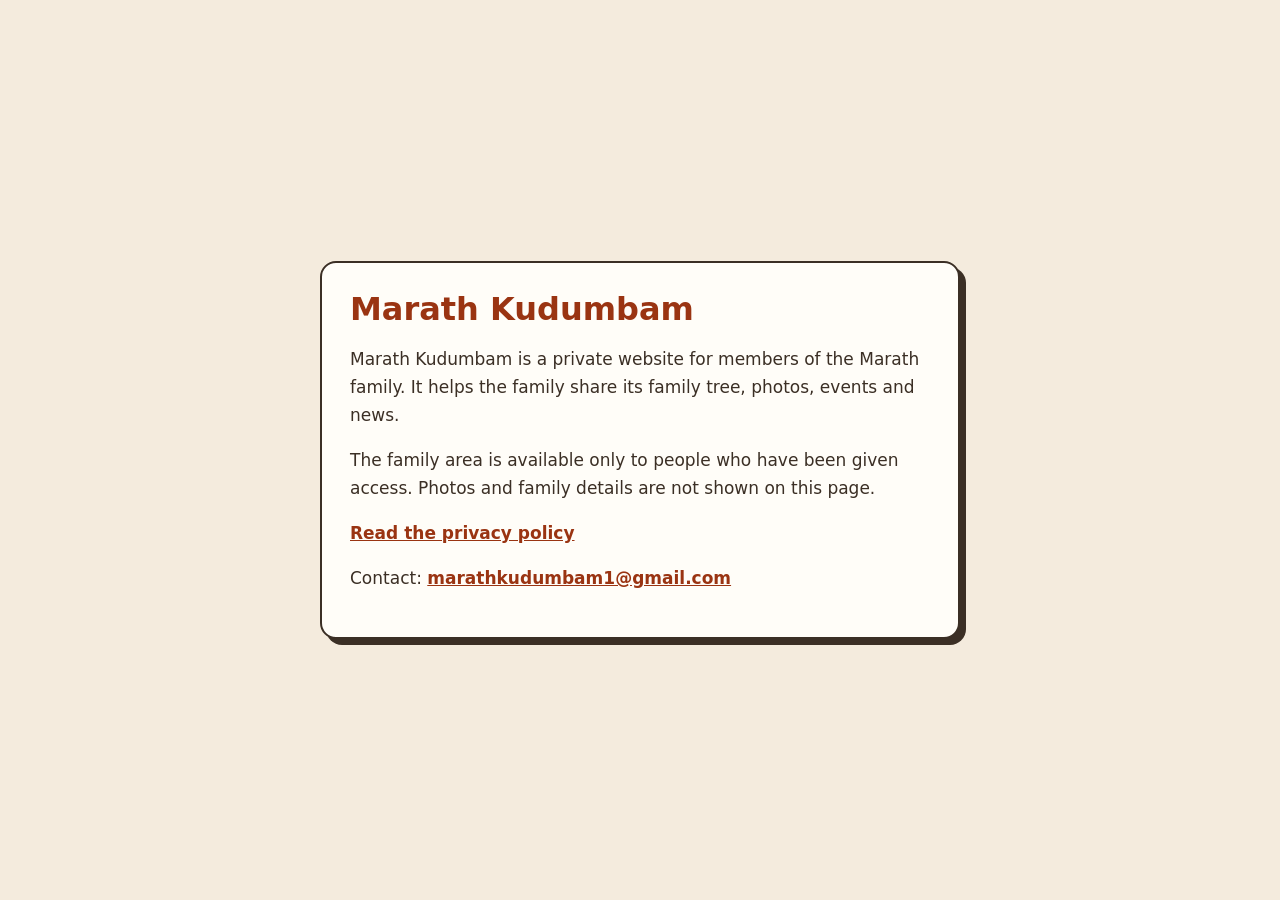
==== index.html @ d5d9c786 "Add Marath Kudumbam home and privacy pages" ====
<!DOCTYPE html>
<html lang="en">
<head>
<meta charset="UTF-8">
<meta name="viewport" content="width=device-width, initial-scale=1">
<title>Marath Kudumbam</title>
<meta name="description" content="Information about the private Marath Kudumbam family website.">
<style>
:root{--paper:#F4EBDD;--ink:#3B2F25;--rust:#9A3412;--card:#FFFDF8}
*{box-sizing:border-box}
body{margin:0;min-height:100vh;display:grid;place-items:center;padding:24px 16px;background:var(--paper);color:var(--ink);font:17px/1.65 system-ui,-apple-system,"Segoe UI",sans-serif}
main{width:min(640px,100%);background:var(--card);border:2px solid var(--ink);border-radius:16px;box-shadow:6px 6px 0 var(--ink);padding:28px}
h1{margin:0 0 8px;color:var(--rust);font-size:2rem;line-height:1.15}
a{color:var(--rust);font-weight:700}
</style>
</head>
<body>
<main>
  <h1>Marath Kudumbam</h1>
  <p>Marath Kudumbam is a private website for members of the Marath family. It helps the family share its family tree, photos, events and news.</p>
  <p>The family area is available only to people who have been given access. Photos and family details are not shown on this page.</p>
  <p><a href="privacy.html">Read the privacy policy</a></p>
  <p>Contact: <a href="mailto:marathkudumbam1@gmail.com">marathkudumbam1@gmail.com</a></p>
</main>
</body>
</html>
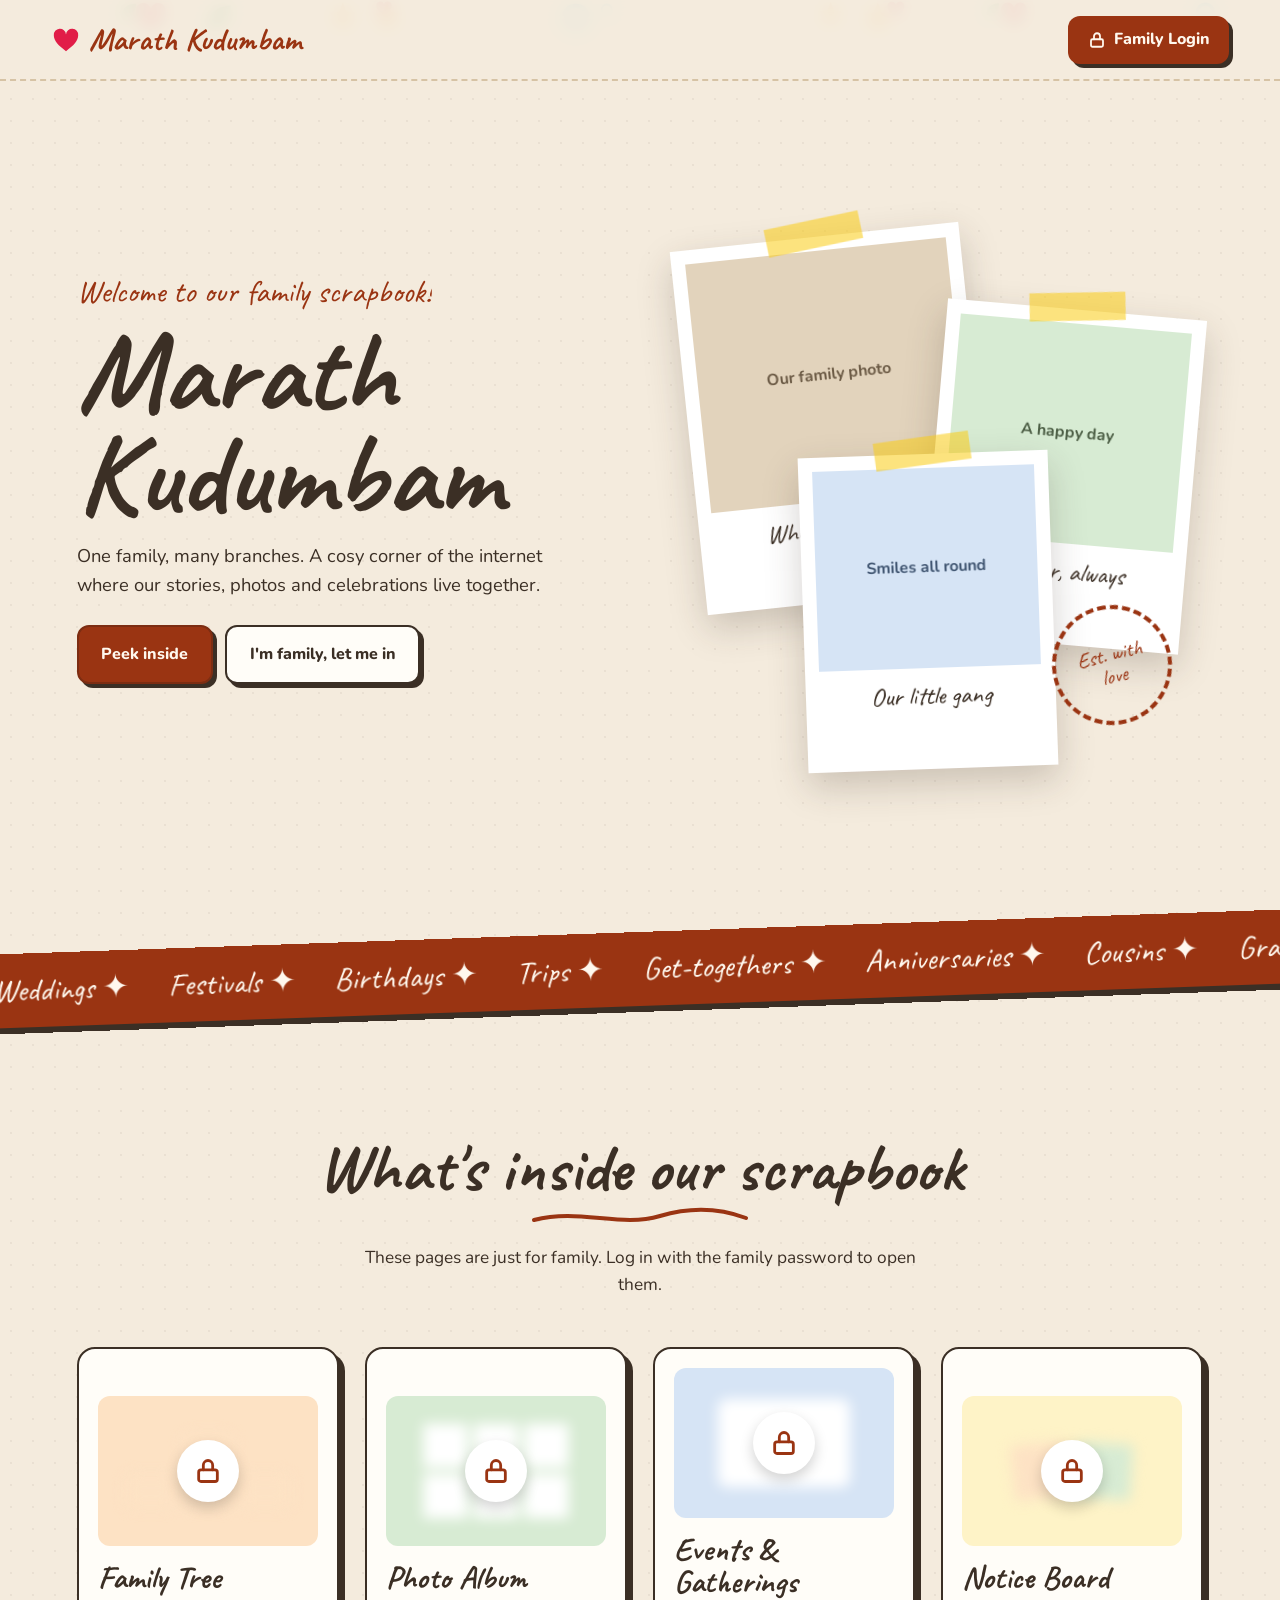
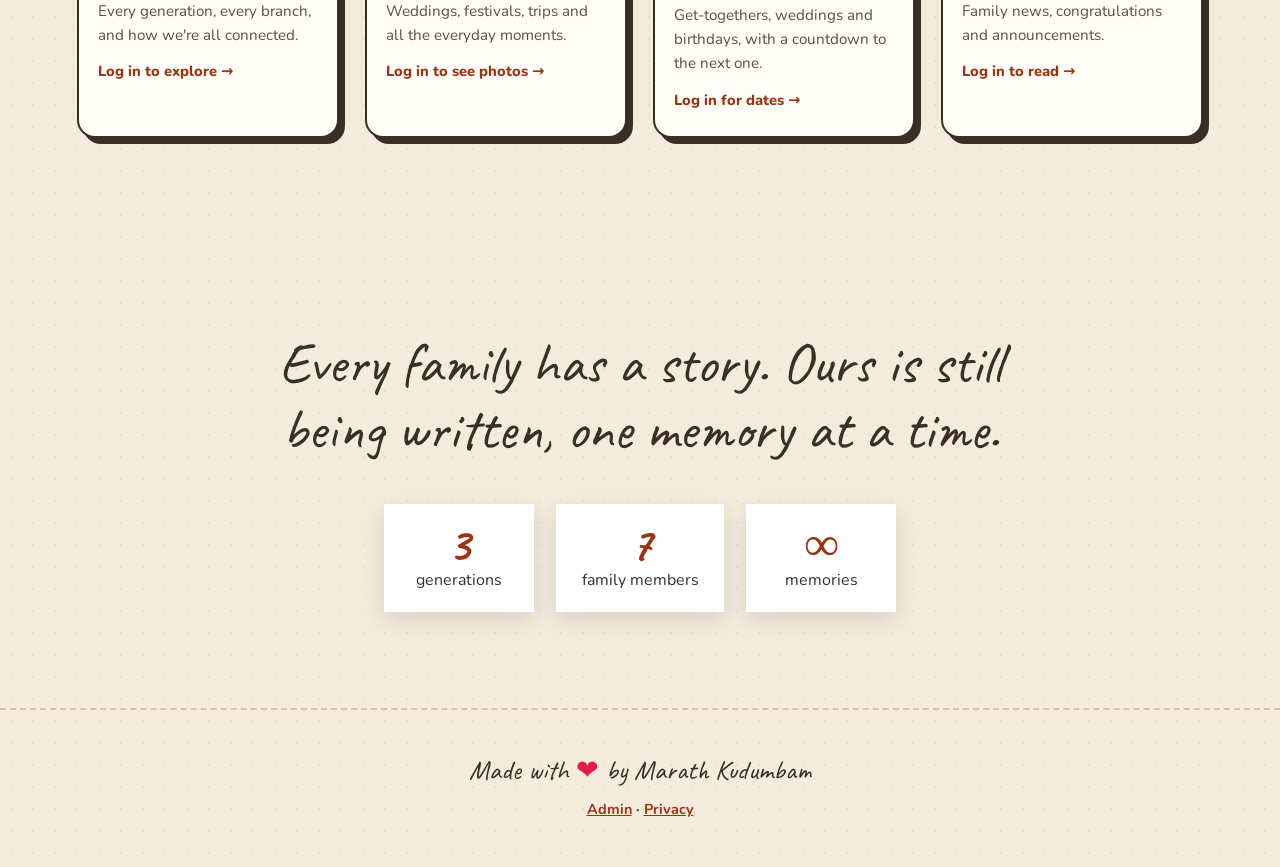
==== commit 5c6f2017: "Publish Marath Kudumbam website Co-Authored-By: Claude Opus 5.5 <noreply@anthropic.com>" ====
--- a/index.html
+++ b/index.html
@@ -1,26 +1 @@
-<!DOCTYPE html>
-<html lang="en">
-<head>
-<meta charset="UTF-8">
-<meta name="viewport" content="width=device-width, initial-scale=1">
-<title>Marath Kudumbam</title>
-<meta name="description" content="Information about the private Marath Kudumbam family website.">
-<style>
-:root{--paper:#F4EBDD;--ink:#3B2F25;--rust:#9A3412;--card:#FFFDF8}
-*{box-sizing:border-box}
-body{margin:0;min-height:100vh;display:grid;place-items:center;padding:24px 16px;background:var(--paper);color:var(--ink);font:17px/1.65 system-ui,-apple-system,"Segoe UI",sans-serif}
-main{width:min(640px,100%);background:var(--card);border:2px solid var(--ink);border-radius:16px;box-shadow:6px 6px 0 var(--ink);padding:28px}
-h1{margin:0 0 8px;color:var(--rust);font-size:2rem;line-height:1.15}
-a{color:var(--rust);font-weight:700}
-</style>
-</head>
-<body>
-<main>
-  <h1>Marath Kudumbam</h1>
-  <p>Marath Kudumbam is a private website for members of the Marath family. It helps the family share its family tree, photos, events and news.</p>
-  <p>The family area is available only to people who have been given access. Photos and family details are not shown on this page.</p>
-  <p><a href="privacy.html">Read the privacy policy</a></p>
-  <p>Contact: <a href="mailto:marathkudumbam1@gmail.com">marathkudumbam1@gmail.com</a></p>
-</main>
-</body>
-</html>
+<!DOCTYPE html><html lang="en"><head><meta charset="UTF-8"><meta name="viewport" content="width=device-width,initial-scale=1"><title>Marath Kudumbam</title><meta name="description" content="Welcome to the Marath Kudumbam family scrapbook."><link rel="preconnect" href="https://fonts.googleapis.com"><link rel="preconnect" href="https://fonts.gstatic.com" crossorigin><link href="https://fonts.googleapis.com/css2?family=Caveat:wght@500;700&family=Nunito:wght@400;600;700;800&display=swap" rel="stylesheet"><style>:root{--paper:#F4EBDD;--ink:#3B2F25;--rust:#9A3412;--rust2:#7C2D12;--peach:#FDE2C4;--sage:#D7EBD3;--sky:#D6E4F5;--butter:#FEF3C7;--tape:rgba(250,204,21,.55)}*{box-sizing:border-box;margin:0;padding:0}html{scroll-behavior:smooth}body{font-family:Nunito,system-ui,sans-serif;color:var(--ink);background:var(--paper);overflow-x:hidden;line-height:1.6;background-image:radial-gradient(rgba(59,47,37,.06) 1px,transparent 1.2px);background-size:22px 22px}.hand{font-family:Caveat,cursive}a{color:var(--rust)}nav{position:fixed;top:0;left:0;right:0;z-index:40;display:flex;align-items:center;justify-content:space-between;padding:14px 4vw;background:rgba(244,235,221,.85);backdrop-filter:blur(8px);border-bottom:2px dashed #d6c3a5;animation:navIn .8s .2s both cubic-bezier(.2,.9,.3,1.2)}@keyframes navIn{from{transform:translateY(-100%)}}.logo{font-family:Caveat,cursive;font-weight:700;font-size:2rem;color:var(--rust);text-decoration:none;display:flex;align-items:center;gap:.5rem}.logo svg{width:30px;height:30px}.login-btn{display:inline-flex;align-items:center;gap:.5rem;background:var(--rust);color:#fff8ee;border:0;font:inherit;font-weight:800;padding:.7rem 1.2rem;border-radius:12px;cursor:pointer;box-shadow:4px 4px 0 var(--ink);transition:transform .15s,box-shadow .15s}.login-btn:hover{transform:translate(-2px,-2px);box-shadow:6px 6px 0 var(--ink)}.login-btn:active{transform:translate(2px,2px);box-shadow:2px 2px 0 var(--ink)}.login-btn svg{width:18px;height:18px}.doodles{position:fixed;inset:0;pointer-events:none;z-index:0;overflow:hidden}.doodle{position:absolute;opacity:.35;animation:drift linear infinite}@keyframes drift{0%{transform:translateY(110vh) rotate(0)}100%{transform:translateY(-15vh) rotate(360deg)}}.hero{position:relative;z-index:1;min-height:100vh;min-height:100svh;display:grid;grid-template-columns:1.05fr 1fr;align-items:center;gap:3rem;padding:110px 6vw 60px;max-width:1300px;margin:0 auto}.kicker{font-family:Caveat,cursive;font-size:2rem;color:var(--rust);display:inline-block;clip-path:inset(0 100% 0 0);animation:write 1.4s .6s steps(28) forwards}@keyframes write{to{clip-path:inset(0 0 0 0)}}.title{font-family:Caveat,cursive;font-weight:700;font-size:clamp(3.4rem,9vw,7.6rem);line-height:.88;margin:.3rem 0 1rem}.title .ch{display:inline-block;opacity:0;transform:translateY(-120px) rotate(-25deg);animation:drop .9s cubic-bezier(.25,1.6,.45,1) forwards}@keyframes drop{to{opacity:1;transform:none}}.title .ch:hover{animation:jelly .6s;color:var(--rust)}@keyframes jelly{30%{transform:scale(1.25,.75)}50%{transform:scale(.8,1.2)}70%{transform:scale(1.1,.9)}}.lead{font-size:1.15rem;max-width:30rem;opacity:0;animation:fadeUp .8s 2s forwards}.cta{display:inline-flex;margin-top:1.6rem;gap:.8rem;flex-wrap:wrap;opacity:0;animation:fadeUp .8s 2.2s forwards}@keyframes fadeUp{from{opacity:0;transform:translateY(20px)}to{opacity:1;transform:none}}.btn{display:inline-block;text-decoration:none;font-weight:800;padding:.9rem 1.4rem;border-radius:12px;border:2px solid var(--ink);background:#fffdf8;color:var(--ink);box-shadow:4px 4px 0 var(--ink);transition:transform .15s,box-shadow .15s;cursor:pointer;font:inherit;font-weight:800}.btn:hover{transform:translate(-2px,-2px);box-shadow:6px 6px 0 var(--ink)}.btn.primary{background:var(--rust);color:#fff8ee;border-color:var(--rust2)}.stack{position:relative;height:520px;perspective:1200px}.polaroid{position:absolute;background:#fff;padding:14px 14px 52px;box-shadow:0 14px 34px rgba(59,47,37,.22);transition:transform .3s ease-out;will-change:transform}.polaroid .ph{display:grid;place-items:center;color:#6b5a45;font-weight:700;text-align:center;padding:1rem}.polaroid .cap{font-family:Caveat,cursive;font-size:1.6rem;text-align:center;margin-top:.5rem}.p1{left:2%;top:4%;width:290px}.p1 .ph{height:250px;background:#e2d3bc}.p2{right:2%;top:18%;width:260px}.p2 .ph{height:220px;background:var(--sage);color:#4b5d44}.p3{left:24%;top:46%;width:250px}.p3 .ph{height:200px;background:var(--sky);color:#3f5470}.fall{animation:fall 1.1s cubic-bezier(.3,1.5,.5,1) both}@keyframes fall{0%{opacity:0;transform:translate3d(var(--fx),-140vh,0) rotate(calc(var(--r) + 40deg))}100%{opacity:1;transform:translate3d(0,0,0) rotate(var(--r))}}.tape{position:absolute;width:96px;height:28px;background:var(--tape);top:-12px;left:50%;margin-left:-48px;transform:rotate(-6deg) scaleX(0);transform-origin:left;animation:tapeOn .4s forwards}@keyframes tapeOn{to{transform:rotate(-6deg) scaleX(1)}}.stamp{position:absolute;right:6%;bottom:2%;width:120px;height:120px;border:4px dashed var(--rust);border-radius:50%;display:grid;place-items:center;text-align:center;font-family:Caveat,cursive;font-size:1.35rem;line-height:1;color:var(--rust);transform:rotate(-14deg) scale(0);animation:stamp .5s 3s cubic-bezier(.2,2,.4,1) forwards}@keyframes stamp{to{transform:rotate(-14deg) scale(1)}}.ribbon{position:relative;z-index:1;background:var(--rust);color:#fff8ee;transform:rotate(-2deg);margin:2rem -2vw;padding:.7rem 0;overflow:hidden;box-shadow:0 6px 0 var(--ink)}.ribbon .track{display:flex;width:max-content;animation:marquee 26s linear infinite}.ribbon span{font-family:Caveat,cursive;font-size:2rem;padding:0 1.2rem;white-space:nowrap}@keyframes marquee{to{transform:translateX(-50%)}}section{position:relative;z-index:1;padding:6rem 6vw;max-width:1300px;margin:0 auto}.sec-title{font-family:Caveat,cursive;font-weight:700;font-size:clamp(2.8rem,6vw,4.2rem);text-align:center;line-height:1}.underline{display:block;margin:.3rem auto 0;width:220px;height:22px}.underline path{stroke-dasharray:300;stroke-dashoffset:300;transition:stroke-dashoffset 1.2s ease}.in .underline path,.underline.in path{stroke-dashoffset:0}.sub{text-align:center;max-width:36rem;margin:1rem auto 3rem;font-size:1.08rem}.cards{display:grid;grid-template-columns:repeat(4,minmax(0,1fr));gap:1.6rem;perspective:1000px}.card{position:relative;background:#fffdf8;border:2px solid var(--ink);border-radius:18px;padding:1.2rem 1.2rem 1.4rem;box-shadow:6px 6px 0 var(--ink);cursor:pointer;text-align:left;font:inherit;color:inherit;transform-style:preserve-3d;transition:transform .2s ease-out,box-shadow .2s}.card:hover{box-shadow:10px 10px 0 var(--rust)}.card .peek{height:150px;border-radius:12px;margin-bottom:1rem;position:relative;overflow:hidden;display:grid;place-items:center}.card .peek .blur{position:absolute;inset:0;filter:blur(6px);display:grid;place-items:center;transform:scale(1.1)}.card h3{font-family:Caveat,cursive;font-size:2rem;line-height:1}.card p{font-size:.95rem;opacity:.85;margin-top:.3rem}.lock{position:relative;z-index:2;width:62px;height:62px;border-radius:50%;background:#fff;display:grid;place-items:center;box-shadow:0 6px 14px rgba(0,0,0,.18);transform:translateZ(40px)}.lock svg{width:28px;height:28px;color:var(--rust)}.card:hover .lock{animation:wiggle .5s}@keyframes wiggle{20%{transform:translateZ(40px) rotate(-14deg)}40%{transform:translateZ(40px) rotate(12deg)}60%{transform:translateZ(40px) rotate(-8deg)}80%{transform:translateZ(40px) rotate(5deg)}}.card .go{display:inline-block;margin-top:.8rem;font-weight:800;color:var(--rust);font-size:.92rem}.mini-node{width:46px;height:30px;border-radius:8px;background:var(--peach);margin:3px}.quote{text-align:center}.quote blockquote{font-family:Caveat,cursive;font-size:clamp(2.2rem,5vw,3.6rem);line-height:1.15;max-width:52rem;margin:0 auto}.quote blockquote .word{display:inline-block;opacity:0;transform:translateY(30px) rotate(6deg);transition:opacity .5s,transform .6s cubic-bezier(.2,1.4,.4,1)}.quote.in blockquote .word{opacity:1;transform:none}.facts{display:flex;justify-content:center;gap:1.4rem;flex-wrap:wrap;margin-top:2.6rem}.fact{background:#fff;padding:1rem 1.6rem 1.2rem;box-shadow:0 8px 20px rgba(59,47,37,.14);transform:rotate(var(--r));text-align:center;min-width:150px}.fact b{display:block;font-family:Caveat,cursive;font-size:3rem;line-height:1;color:var(--rust)}.reveal{opacity:0;transform:translateY(50px) rotateX(18deg);transition:opacity .8s,transform .9s cubic-bezier(.2,1,.3,1)}.reveal.in{opacity:1;transform:none}footer{position:relative;z-index:1;text-align:center;padding:2.4rem 6vw 3rem;border-top:2px dashed #d6c3a5;font-family:Caveat,cursive;font-size:1.7rem}.heart{display:inline-block;color:#e11d48;animation:beat 1.2s infinite}@keyframes beat{0%,100%{transform:scale(1)}15%{transform:scale(1.3)}30%{transform:scale(1)}45%{transform:scale(1.2)}}.modal{position:fixed;inset:0;z-index:60;display:grid;place-items:center;padding:1.2rem;background:rgba(59,47,37,.55);backdrop-filter:blur(3px);opacity:0;pointer-events:none;transition:opacity .3s}.modal.open{opacity:1;pointer-events:auto}.login-card{position:relative;width:min(400px,100%);background:#fff;padding:1.6rem 1.6rem 1.4rem;box-shadow:0 30px 60px rgba(0,0,0,.3);transform:rotateY(90deg) rotate(-4deg);transition:transform .6s cubic-bezier(.2,1.4,.4,1)}.modal.open .login-card{transform:rotateY(0) rotate(-1.5deg)}.login-card .tape{animation:none;transform:rotate(-6deg)}.login-card h2{font-family:Caveat,cursive;font-size:2.6rem;line-height:1;text-align:center}.login-card p{text-align:center;font-size:.95rem;margin:.3rem 0 1.2rem;opacity:.85}.login-card label.f{display:block;font-weight:700;font-size:.9rem;margin-bottom:.3rem}.login-card input[type=password]{width:100%;font:inherit;font-size:1.05rem;padding:.8rem 1rem;border:2px solid var(--ink);border-radius:10px;background:#fffdf8;outline:0}.login-card input[type=password]:focus{border-color:var(--rust);box-shadow:0 0 0 4px rgba(154,52,18,.15)}.login-card .rem{display:flex;align-items:center;gap:.5rem;margin:.8rem 0 1rem;font-size:.92rem}.login-card .btn{width:100%;text-align:center}.err{color:#b91c1c;font-weight:700;min-height:1.5em;text-align:center;margin-top:.6rem;font-size:.92rem}.close{position:absolute;top:10px;right:10px;width:40px;height:40px;border:0;background:var(--paper);border-radius:10px;cursor:pointer;font-size:1.2rem}.shake{animation:shake .5s}@keyframes shake{20%,60%{transform:translateX(-12px) rotate(-1.5deg)}40%,80%{transform:translateX(12px) rotate(-1.5deg)}}.cover{position:fixed;inset:0;z-index:80;pointer-events:none;perspective:2000px;display:none}.cover.on{display:block}.cover .page{position:absolute;inset:0;background:var(--paper)}.cover .lid{position:absolute;inset:0;background:#8b5e3c;transform-origin:left center;display:grid;place-items:center;background-image:repeating-linear-gradient(45deg,rgba(0,0,0,.04) 0 6px,transparent 6px 12px);box-shadow:inset -20px 0 40px rgba(0,0,0,.25)}.cover .lid .label{background:#fff8ee;padding:1.4rem 2.6rem;border:3px solid var(--ink);transform:rotate(-2deg);text-align:center}.cover .lid .label b{display:block;font-family:Caveat,cursive;font-size:3.6rem;line-height:1}.cover.open .lid{animation:openLid 1.3s .5s cubic-bezier(.6,0,.3,1) forwards}@keyframes openLid{to{transform:rotateY(-115deg);box-shadow:inset -60px 0 60px rgba(0,0,0,.5)}}canvas#confetti{position:fixed;inset:0;z-index:90;pointer-events:none}.sparkle{position:fixed;pointer-events:none;z-index:70;width:14px;height:14px;animation:spark .8s forwards}@keyframes spark{to{opacity:0;transform:translateY(20px) scale(.2) rotate(180deg)}}.foot-links{font:700 .9rem Nunito,sans-serif;margin-top:.4rem}@media (max-width:900px){.hero{grid-template-columns:1fr;padding-top:100px;text-align:center}.lead{margin:0 auto}.cta{justify-content:center}.stack{height:440px;max-width:420px;margin:0 auto;width:100%}.p1{width:220px}.p1 .ph{height:180px}.p2{width:200px}.p2 .ph{height:160px}.p3{width:200px;left:18%}.p3 .ph{height:150px}.cards{grid-template-columns:repeat(2,minmax(0,1fr))}.logo{font-size:1.6rem}}@media (max-width:540px){body,html{overflow-x:clip}nav{gap:8px;padding:9px 12px}.logo{min-width:0;gap:.3rem;font-size:1.32rem;white-space:nowrap}.logo svg{width:22px;height:22px;flex:none}.login-btn{flex:none;gap:.3rem;padding:.55rem .65rem;font-size:.86rem;white-space:nowrap;box-shadow:3px 3px 0 var(--ink)}.ribbon{margin:1.4rem 0;transform:none}.hero{padding:88px 16px 34px;gap:1.6rem;overflow:hidden}.kicker{font-size:1.55rem}.lead{font-size:1.05rem}.cta{gap:.65rem}.stack{height:470px}.polaroid{padding:9px 9px 38px}.polaroid .cap{font-size:1.25rem}.p1{left:0;top:0;width:176px}.p1 .ph{height:132px}.p2{right:0;top:13%;width:166px}.p2 .ph{height:122px}.p3{left:12%;top:56%;width:166px}.p3 .ph{height:112px}.stamp{right:0;bottom:0}.ribbon span{font-size:1.55rem}section{padding:3.4rem 16px}.sub{margin-bottom:1.8rem}.card{box-shadow:4px 4px 0 var(--ink)}.fact{min-width:128px;padding:.8rem 1rem}.login-card{padding:1.35rem 1.1rem 1.1rem}.login-card input[type=password]{font-size:16px}.cards{grid-template-columns:1fr}.login-btn span{display:inline}.stamp{width:90px;height:90px;font-size:1rem}}@media (prefers-reduced-motion:reduce){*,::after,::before{animation:none!important;transition:none!important}.tape{transform:rotate(-6deg)!important}.stamp{transform:rotate(-14deg)!important}.cta,.lead,.title .ch{opacity:1;transform:none}.kicker{clip-path:none}.reveal{opacity:1;transform:none}.doodles{display:none}}</style></head><body><div class="doodles" id="doodles" aria-hidden="true"></div><nav><a href="#top" class="logo" aria-label="Marath Kudumbam home"><svg viewBox="0 0 32 32" aria-hidden="true"><path d="M16 28C8 22 3 17 3 11a6.5 6.5 0 0 1 13-1 6.5 6.5 0 0 1 13 1c0 6-5 11-13 17z" fill="#E11D48"/></svg> Marath Kudumbam </a><button class="login-btn" id="loginBtn" type="button"><svg viewBox="0 0 24 24" fill="none" stroke="currentColor" stroke-width="2.4" stroke-linecap="round" stroke-linejoin="round" aria-hidden="true"><rect x="4" y="11" width="16" height="10" rx="2"/><path d="M8 11V7a4 4 0 0 1 8 0v4"/></svg> <span id="loginLabel">Family Login</span></button></nav><header class="hero" id="top"><div><div class="kicker">Welcome to our family scrapbook!</div><h1 class="title" id="title" aria-label="Marath Kudumbam">Marath<br>Kudumbam</h1><p class="lead">One family, many branches. A cosy corner of the internet where our stories, photos and celebrations live together.</p><div class="cta"><a class="btn primary" href="#inside">Peek inside</a> <button class="btn" type="button" id="heroLogin">I'm family, let me in</button></div></div><div class="stack" id="stack" aria-hidden="true"><div class="polaroid p1 fall" style="--r:-6deg;--fx:-30vw;animation-delay:.9s" data-depth="18"><div class="tape" style="animation-delay:2s"></div><div class="ph">Our family photo</div><div class="cap">Where it all began</div></div><div class="polaroid p2 fall" style="--r:5deg;--fx:30vw;animation-delay:1.2s" data-depth="30"><div class="tape" style="animation-delay:2.2s"></div><div class="ph">A happy day</div><div class="cap">Together, always</div></div><div class="polaroid p3 fall" style="--r:-2deg;--fx:0vw;animation-delay:1.5s" data-depth="44"><div class="tape" style="animation-delay:2.4s"></div><div class="ph">Smiles all round</div><div class="cap">Our little gang</div></div><div class="stamp">Est. with<br>love</div></div></header><div class="ribbon" aria-hidden="true"><div class="track" id="track"></div></div><section id="inside"><h2 class="sec-title reveal">What's inside our scrapbook</h2><svg class="underline reveal" viewBox="0 0 220 22" aria-hidden="true"><path d="M4 14 C 50 2, 90 22, 130 10 S 200 6, 216 12" fill="none" stroke="#9A3412" stroke-width="4" stroke-linecap="round"/></svg><p class="sub reveal">These pages are just for family. Log in with the family password to open them.</p><div class="cards"><button class="card reveal" type="button" data-open><div class="peek" style="background:var(--peach)"><div class="blur"><div style="display:flex;flex-direction:column;align-items:center"><div class="mini-node"></div><div style="display:flex"><div class="mini-node"></div><div class="mini-node"></div><div class="mini-node"></div></div></div></div><div class="lock"><svg viewBox="0 0 24 24" fill="none" stroke="currentColor" stroke-width="2.4" stroke-linecap="round" aria-hidden="true"><rect x="4" y="11" width="16" height="10" rx="2"/><path d="M8 11V7a4 4 0 0 1 8 0v4"/></svg></div></div><h3>Family Tree</h3><p>Every generation, every branch, and how we're all connected.</p><span class="go">Log in to explore →</span></button> <button class="card reveal" type="button" data-open style="transition-delay:.1s"><div class="peek" style="background:var(--sage)"><div class="blur"><div style="display:grid;grid-template-columns:repeat(3,40px);gap:6px"><i style="height:40px;background:#fff"></i><i style="height:40px;background:#fff"></i><i style="height:40px;background:#fff"></i><i style="height:40px;background:#fff"></i><i style="height:40px;background:#fff"></i><i style="height:40px;background:#fff"></i></div></div><div class="lock"><svg viewBox="0 0 24 24" fill="none" stroke="currentColor" stroke-width="2.4" stroke-linecap="round" aria-hidden="true"><rect x="4" y="11" width="16" height="10" rx="2"/><path d="M8 11V7a4 4 0 0 1 8 0v4"/></svg></div></div><h3>Photo Album</h3><p>Weddings, festivals, trips and all the everyday moments.</p><span class="go">Log in to see photos →</span></button> <button class="card reveal" type="button" data-open style="transition-delay:.2s"><div class="peek" style="background:var(--sky)"><div class="blur"><div style="background:#fff;width:120px;height:80px;border-radius:8px"></div></div><div class="lock"><svg viewBox="0 0 24 24" fill="none" stroke="currentColor" stroke-width="2.4" stroke-linecap="round" aria-hidden="true"><rect x="4" y="11" width="16" height="10" rx="2"/><path d="M8 11V7a4 4 0 0 1 8 0v4"/></svg></div></div><h3>Events &amp; Gatherings</h3><p>Get-togethers, weddings and birthdays, with a countdown to the next one.</p><span class="go">Log in for dates →</span></button> <button class="card reveal" type="button" data-open style="transition-delay:.3s"><div class="peek" style="background:var(--butter)"><div class="blur"><div style="display:flex;gap:8px"><i style="width:50px;height:50px;background:#fde2c4;transform:rotate(-6deg)"></i><i style="width:50px;height:50px;background:#d7ebd3;transform:rotate(4deg)"></i></div></div><div class="lock"><svg viewBox="0 0 24 24" fill="none" stroke="currentColor" stroke-width="2.4" stroke-linecap="round" aria-hidden="true"><rect x="4" y="11" width="16" height="10" rx="2"/><path d="M8 11V7a4 4 0 0 1 8 0v4"/></svg></div></div><h3>Notice Board</h3><p>Family news, congratulations and announcements.</p><span class="go">Log in to read →</span></button></div></section><section class="quote" id="quote"><blockquote id="quoteText">Every family has a story. Ours is still being written, one memory at a time.</blockquote><div class="facts"><div class="fact reveal" style="--r:-3deg"><b data-count="3">0</b>generations</div><div class="fact reveal" style="--r:2deg"><b data-count="14">0</b>family members</div><div class="fact reveal" style="--r:-1deg"><b>∞</b>memories</div></div></section><footer>Made with <span class="heart">&#10084;</span> by Marath Kudumbam<div class="foot-links"><a href="admin.html">Admin</a> · <a href="privacy.html">Privacy</a></div></footer><div class="modal" id="modal" role="dialog" aria-modal="true" aria-labelledby="lgTitle"><form class="login-card" id="form"><div class="tape"></div><button class="close" type="button" id="closeBtn" aria-label="Close">✕</button><h2 id="lgTitle">Family Login</h2><p>Enter the family password to open the scrapbook.</p><label class="f" for="pw">Family password</label> <input type="password" id="pw" autocomplete="current-password" required> <label class="rem"><input type="checkbox" id="rem" checked="checked"> Remember me on this device for 30 days</label> <button class="btn primary" id="go" type="submit">Open the scrapbook</button><div class="err" id="err" role="alert"></div></form></div><div class="cover" id="cover" aria-hidden="true"><div class="page"></div><div class="lid"><div class="label"><b>Marath Kudumbam</b>Family Scrapbook</div></div></div><canvas id="confetti" aria-hidden="true"></canvas><script src="site.js"></script><script>const REDUCED=matchMedia("(prefers-reduced-motion: reduce)").matches,FINE=matchMedia("(pointer: fine)").matches;!function(){const e=document.getElementById("title"),t=e.innerHTML.split("<br>");let n=0;e.innerHTML=t.map(e=>'<span style="white-space:nowrap">'+[...e].map(e=>`<span class="ch" aria-hidden="true" style="animation-delay:${.15+.07*n++}s">${e}</span>`).join("")+"</span>").join("<br>")}(),function(){if(REDUCED)return;const e=document.getElementById("doodles"),t=['<path d="M12 21C6 16.5 2 13 2 8.5A4.5 4.5 0 0 1 12 6a4.5 4.5 0 0 1 10 2.5C22 13 18 16.5 12 21z" fill="#E11D48"/>','<path d="M12 2l2.9 6.9L22 10l-5.5 4.6L18 22l-6-3.8L6 22l1.5-7.4L2 10l7.1-1.1z" fill="#F59E0B"/>','<circle cx="12" cy="12" r="8" fill="none" stroke="#0EA5E9" stroke-width="3"/>','<path d="M4 20C4 10 10 4 20 4c0 10-6 16-16 16z" fill="#16A34A"/>'];for(let n=0;n<14;n++){const o=document.createElement("div");o.className="doodle";const a=14+22*Math.random();o.style.cssText=`left:${100*Math.random()}vw;width:${a}px;height:${a}px;animation-duration:${18+22*Math.random()}s;animation-delay:${30*-Math.random()}s`,o.innerHTML=`<svg viewBox="0 0 24 24" width="100%" height="100%">${t[n%t.length]}</svg>`,e.appendChild(o)}}(),function(){const e=["Weddings","Festivals","Birthdays","Trips","Get-togethers","Anniversaries","Cousins","Grandparents","Stories","Laughter"].map(e=>`<span>${e} ✦</span>`).join("");document.getElementById("track").innerHTML=e+e}(),function(){if(REDUCED||!FINE)return;const e=[...document.getElementById("stack").querySelectorAll(".polaroid")];setTimeout(()=>e.forEach(e=>{e.classList.remove("fall"),e.style.transform=`rotate(${e.style.getPropertyValue("--r")})`}),3200),addEventListener("mousemove",t=>{if(e[0].classList.contains("fall"))return;const n=t.clientX/innerWidth-.5,o=t.clientY/innerHeight-.5;e.forEach(e=>{const t=+e.dataset.depth;e.style.transform=`translate(${n*t}px,${o*t}px) rotate(${e.style.getPropertyValue("--r")})`})})}(),function(){if(REDUCED||!FINE)return;let e=0;const t=["#F59E0B","#E11D48","#0EA5E9","#16A34A","#9A3412"];addEventListener("mousemove",n=>{const o=performance.now();if(o-e<45)return;e=o;const a=document.createElement("div");a.className="sparkle",a.style.left=n.clientX-7+"px",a.style.top=n.clientY-7+"px",a.innerHTML=`<svg viewBox="0 0 24 24" width="14" height="14"><path d="M12 0l3 9 9 3-9 3-3 9-3-9-9-3 9-3z" fill="${t[5*Math.random()|0]}"/></svg>`,document.body.appendChild(a),setTimeout(()=>a.remove(),800)})}(),!REDUCED&&FINE&&document.querySelectorAll(".card").forEach(e=>{e.addEventListener("mousemove",t=>{const n=e.getBoundingClientRect(),o=(t.clientX-n.left)/n.width-.5,a=(t.clientY-n.top)/n.height-.5;e.style.transform=`rotateY(${16*o}deg) rotateX(${16*-a}deg) translateY(-6px)`}),e.addEventListener("mouseleave",()=>e.style.transform="")}),function(){const e=document.getElementById("quoteText");e.innerHTML=e.textContent.split(" ").map((e,t)=>`<span class="word" style="transition-delay:${.07*t}s">${e}</span>`).join(" ");const t=new IntersectionObserver(e=>e.forEach(e=>{if(!e.isIntersecting)return;const o=e.target;o.classList.add("in"),t.unobserve(o),o.querySelectorAll&&o.querySelectorAll("[data-count]").forEach(n),o.dataset&&o.dataset.count&&n(o.querySelector("b")||o)}),{threshold:.2});function n(e){if(!e||!e.dataset||!e.dataset.count||e.dataset.done)return;e.dataset.done=1;const t=+e.dataset.count;let n=0;const o=setInterval(()=>{e.textContent=++n,n>=t&&clearInterval(o)},70)}document.querySelectorAll(".reveal,#quote").forEach(e=>t.observe(e))}();const modal=document.getElementById("modal"),form=document.getElementById("form"),err=document.getElementById("err"),go=document.getElementById("go"),pwI=document.getElementById("pw"),goFamily=()=>location.assign("/family.html");function openLogin(){MK.familyToken()?goFamily():(modal.classList.add("open"),setTimeout(()=>pwI.focus(),350))}function closeLogin(){modal.classList.remove("open"),err.textContent=""}function enter(){if(closeLogin(),REDUCED)return void goFamily();confetti();const e=document.getElementById("cover");e.classList.add("on"),requestAnimationFrame(()=>e.classList.add("open")),setTimeout(goFamily,1900)}function confetti(){const e=document.getElementById("confetti"),t=e.getContext("2d");e.width=innerWidth,e.height=innerHeight;const n=["#9A3412","#F59E0B","#E11D48","#16A34A","#0EA5E9","#FDE2C4","#FACC15"],o=Array.from({length:180},()=>({x:innerWidth/2,y:innerHeight/2,vx:22*(Math.random()-.5),vy:-20*Math.random()-6,s:6+8*Math.random(),r:6*Math.random(),vr:.4*(Math.random()-.5),c:n[Math.random()*n.length|0],sh:Math.random()<.3}));let a=0;!function n(){t.clearRect(0,0,e.width,e.height),o.forEach(e=>{e.vy+=.55,e.vx*=.985,e.x+=e.vx,e.y+=e.vy,e.r+=e.vr,t.save(),t.translate(e.x,e.y),t.rotate(e.r),t.fillStyle=e.c,e.sh?(t.beginPath(),t.arc(0,0,e.s/2,0,7),t.fill()):t.fillRect(-e.s/2,-e.s/4,e.s,e.s/2),t.restore()}),++a<150?requestAnimationFrame(n):t.clearRect(0,0,e.width,e.height)}()}document.getElementById("loginBtn").onclick=openLogin,document.getElementById("heroLogin").onclick=openLogin,document.querySelectorAll("[data-open]").forEach(e=>e.onclick=openLogin),document.getElementById("closeBtn").onclick=closeLogin,modal.addEventListener("click",e=>{e.target===modal&&closeLogin()}),addEventListener("keydown",e=>{"Escape"===e.key&&modal.classList.contains("open")&&closeLogin()}),MK.familyToken()&&(document.getElementById("loginLabel").textContent="Open family area"),form.addEventListener("submit",async e=>{e.preventDefault();const t=document.getElementById("rem").checked;go.disabled=!0,go.textContent="Opening…",err.textContent="";try{const e=await MK.family("login",{password:pwI.value,remember:t});MK.saveFamily(e.token,e.expires,t),pwI.value="",enter()}catch(e){go.disabled=!1,go.textContent="Open the scrapbook",err.textContent=e.message,form.classList.remove("shake"),form.offsetWidth,form.classList.add("shake")}}),(async()=>{try{const e=await fetch(MK.URL+"/rest/v1/site_text?select=key,value",{headers:{apikey:MK.KEY}});if(!e.ok)return;const t=Object.fromEntries((await e.json()).map(e=>[e.key,e.value]));if(t.kicker&&(document.querySelector(".kicker").textContent=t.kicker),t.lead&&(document.querySelector(".lead").textContent=t.lead),t.quote){document.getElementById("quoteText").innerHTML=t.quote.split(/\s+/).map((e,t)=>'<span class="word" style="transition-delay:'+.07*t+'s">'+MK.esc(e)+"</span>").join(" ")}[["generations",0],["members",1]].forEach(([e,n])=>{const o=document.querySelectorAll("[data-count]")[n];o&&void 0!==t[e]&&(o.dataset.count=t[e],o.dataset.done&&(o.textContent=t[e]))})}catch(e){}})()</script></body></html>
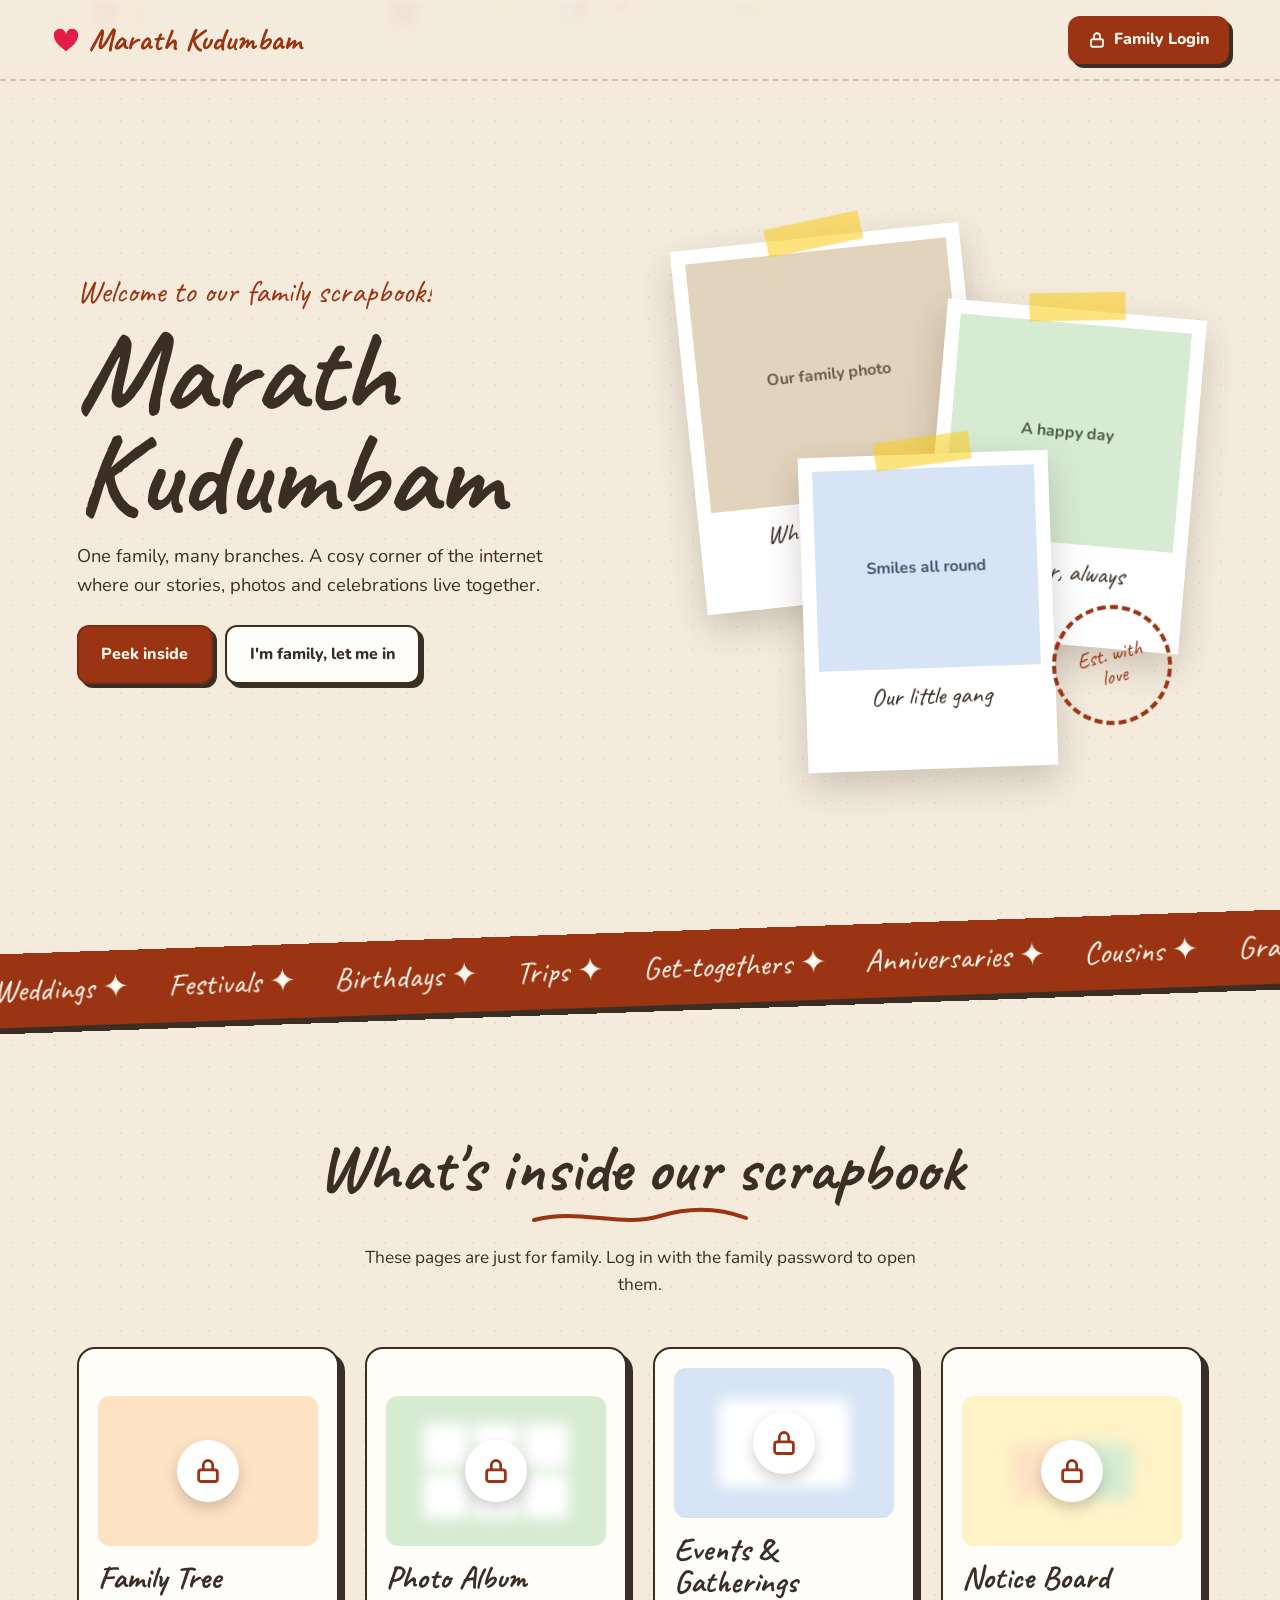
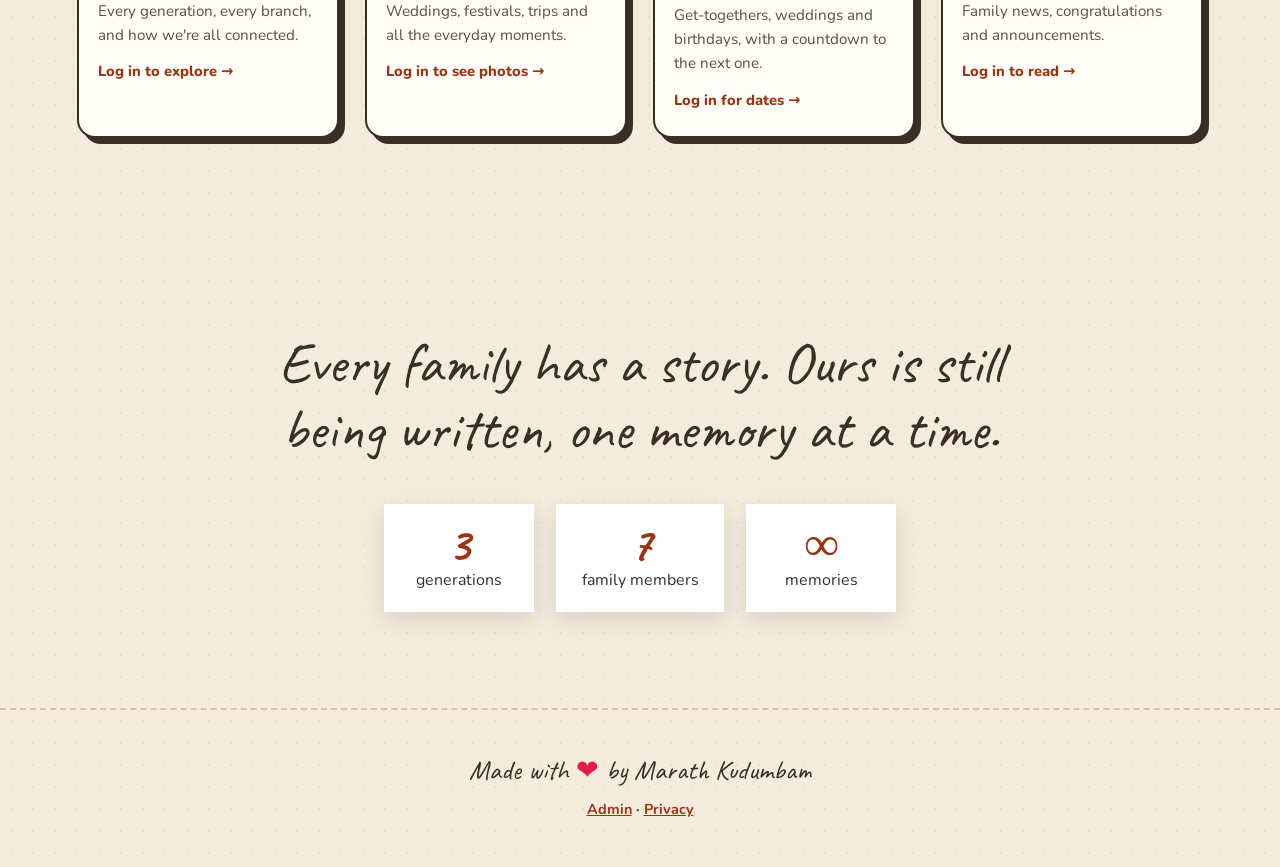
==== commit 62d40f61: "Publish Marath Kudumbam website Co-Authored-By: Claude Opus 5.5 <noreply@anthropic.com>" ====
--- a/index.html
+++ b/index.html
@@ -1 +1 @@
-<!DOCTYPE html><html lang="en"><head><meta charset="UTF-8"><meta name="viewport" content="width=device-width,initial-scale=1"><title>Marath Kudumbam</title><meta name="description" content="Welcome to the Marath Kudumbam family scrapbook."><link rel="preconnect" href="https://fonts.googleapis.com"><link rel="preconnect" href="https://fonts.gstatic.com" crossorigin><link href="https://fonts.googleapis.com/css2?family=Caveat:wght@500;700&family=Nunito:wght@400;600;700;800&display=swap" rel="stylesheet"><style>:root{--paper:#F4EBDD;--ink:#3B2F25;--rust:#9A3412;--rust2:#7C2D12;--peach:#FDE2C4;--sage:#D7EBD3;--sky:#D6E4F5;--butter:#FEF3C7;--tape:rgba(250,204,21,.55)}*{box-sizing:border-box;margin:0;padding:0}html{scroll-behavior:smooth}body{font-family:Nunito,system-ui,sans-serif;color:var(--ink);background:var(--paper);overflow-x:hidden;line-height:1.6;background-image:radial-gradient(rgba(59,47,37,.06) 1px,transparent 1.2px);background-size:22px 22px}.hand{font-family:Caveat,cursive}a{color:var(--rust)}nav{position:fixed;top:0;left:0;right:0;z-index:40;display:flex;align-items:center;justify-content:space-between;padding:14px 4vw;background:rgba(244,235,221,.85);backdrop-filter:blur(8px);border-bottom:2px dashed #d6c3a5;animation:navIn .8s .2s both cubic-bezier(.2,.9,.3,1.2)}@keyframes navIn{from{transform:translateY(-100%)}}.logo{font-family:Caveat,cursive;font-weight:700;font-size:2rem;color:var(--rust);text-decoration:none;display:flex;align-items:center;gap:.5rem}.logo svg{width:30px;height:30px}.login-btn{display:inline-flex;align-items:center;gap:.5rem;background:var(--rust);color:#fff8ee;border:0;font:inherit;font-weight:800;padding:.7rem 1.2rem;border-radius:12px;cursor:pointer;box-shadow:4px 4px 0 var(--ink);transition:transform .15s,box-shadow .15s}.login-btn:hover{transform:translate(-2px,-2px);box-shadow:6px 6px 0 var(--ink)}.login-btn:active{transform:translate(2px,2px);box-shadow:2px 2px 0 var(--ink)}.login-btn svg{width:18px;height:18px}.doodles{position:fixed;inset:0;pointer-events:none;z-index:0;overflow:hidden}.doodle{position:absolute;opacity:.35;animation:drift linear infinite}@keyframes drift{0%{transform:translateY(110vh) rotate(0)}100%{transform:translateY(-15vh) rotate(360deg)}}.hero{position:relative;z-index:1;min-height:100vh;min-height:100svh;display:grid;grid-template-columns:1.05fr 1fr;align-items:center;gap:3rem;padding:110px 6vw 60px;max-width:1300px;margin:0 auto}.kicker{font-family:Caveat,cursive;font-size:2rem;color:var(--rust);display:inline-block;clip-path:inset(0 100% 0 0);animation:write 1.4s .6s steps(28) forwards}@keyframes write{to{clip-path:inset(0 0 0 0)}}.title{font-family:Caveat,cursive;font-weight:700;font-size:clamp(3.4rem,9vw,7.6rem);line-height:.88;margin:.3rem 0 1rem}.title .ch{display:inline-block;opacity:0;transform:translateY(-120px) rotate(-25deg);animation:drop .9s cubic-bezier(.25,1.6,.45,1) forwards}@keyframes drop{to{opacity:1;transform:none}}.title .ch:hover{animation:jelly .6s;color:var(--rust)}@keyframes jelly{30%{transform:scale(1.25,.75)}50%{transform:scale(.8,1.2)}70%{transform:scale(1.1,.9)}}.lead{font-size:1.15rem;max-width:30rem;opacity:0;animation:fadeUp .8s 2s forwards}.cta{display:inline-flex;margin-top:1.6rem;gap:.8rem;flex-wrap:wrap;opacity:0;animation:fadeUp .8s 2.2s forwards}@keyframes fadeUp{from{opacity:0;transform:translateY(20px)}to{opacity:1;transform:none}}.btn{display:inline-block;text-decoration:none;font-weight:800;padding:.9rem 1.4rem;border-radius:12px;border:2px solid var(--ink);background:#fffdf8;color:var(--ink);box-shadow:4px 4px 0 var(--ink);transition:transform .15s,box-shadow .15s;cursor:pointer;font:inherit;font-weight:800}.btn:hover{transform:translate(-2px,-2px);box-shadow:6px 6px 0 var(--ink)}.btn.primary{background:var(--rust);color:#fff8ee;border-color:var(--rust2)}.stack{position:relative;height:520px;perspective:1200px}.polaroid{position:absolute;background:#fff;padding:14px 14px 52px;box-shadow:0 14px 34px rgba(59,47,37,.22);transition:transform .3s ease-out;will-change:transform}.polaroid .ph{display:grid;place-items:center;color:#6b5a45;font-weight:700;text-align:center;padding:1rem}.polaroid .cap{font-family:Caveat,cursive;font-size:1.6rem;text-align:center;margin-top:.5rem}.p1{left:2%;top:4%;width:290px}.p1 .ph{height:250px;background:#e2d3bc}.p2{right:2%;top:18%;width:260px}.p2 .ph{height:220px;background:var(--sage);color:#4b5d44}.p3{left:24%;top:46%;width:250px}.p3 .ph{height:200px;background:var(--sky);color:#3f5470}.fall{animation:fall 1.1s cubic-bezier(.3,1.5,.5,1) both}@keyframes fall{0%{opacity:0;transform:translate3d(var(--fx),-140vh,0) rotate(calc(var(--r) + 40deg))}100%{opacity:1;transform:translate3d(0,0,0) rotate(var(--r))}}.tape{position:absolute;width:96px;height:28px;background:var(--tape);top:-12px;left:50%;margin-left:-48px;transform:rotate(-6deg) scaleX(0);transform-origin:left;animation:tapeOn .4s forwards}@keyframes tapeOn{to{transform:rotate(-6deg) scaleX(1)}}.stamp{position:absolute;right:6%;bottom:2%;width:120px;height:120px;border:4px dashed var(--rust);border-radius:50%;display:grid;place-items:center;text-align:center;font-family:Caveat,cursive;font-size:1.35rem;line-height:1;color:var(--rust);transform:rotate(-14deg) scale(0);animation:stamp .5s 3s cubic-bezier(.2,2,.4,1) forwards}@keyframes stamp{to{transform:rotate(-14deg) scale(1)}}.ribbon{position:relative;z-index:1;background:var(--rust);color:#fff8ee;transform:rotate(-2deg);margin:2rem -2vw;padding:.7rem 0;overflow:hidden;box-shadow:0 6px 0 var(--ink)}.ribbon .track{display:flex;width:max-content;animation:marquee 26s linear infinite}.ribbon span{font-family:Caveat,cursive;font-size:2rem;padding:0 1.2rem;white-space:nowrap}@keyframes marquee{to{transform:translateX(-50%)}}section{position:relative;z-index:1;padding:6rem 6vw;max-width:1300px;margin:0 auto}.sec-title{font-family:Caveat,cursive;font-weight:700;font-size:clamp(2.8rem,6vw,4.2rem);text-align:center;line-height:1}.underline{display:block;margin:.3rem auto 0;width:220px;height:22px}.underline path{stroke-dasharray:300;stroke-dashoffset:300;transition:stroke-dashoffset 1.2s ease}.in .underline path,.underline.in path{stroke-dashoffset:0}.sub{text-align:center;max-width:36rem;margin:1rem auto 3rem;font-size:1.08rem}.cards{display:grid;grid-template-columns:repeat(4,minmax(0,1fr));gap:1.6rem;perspective:1000px}.card{position:relative;background:#fffdf8;border:2px solid var(--ink);border-radius:18px;padding:1.2rem 1.2rem 1.4rem;box-shadow:6px 6px 0 var(--ink);cursor:pointer;text-align:left;font:inherit;color:inherit;transform-style:preserve-3d;transition:transform .2s ease-out,box-shadow .2s}.card:hover{box-shadow:10px 10px 0 var(--rust)}.card .peek{height:150px;border-radius:12px;margin-bottom:1rem;position:relative;overflow:hidden;display:grid;place-items:center}.card .peek .blur{position:absolute;inset:0;filter:blur(6px);display:grid;place-items:center;transform:scale(1.1)}.card h3{font-family:Caveat,cursive;font-size:2rem;line-height:1}.card p{font-size:.95rem;opacity:.85;margin-top:.3rem}.lock{position:relative;z-index:2;width:62px;height:62px;border-radius:50%;background:#fff;display:grid;place-items:center;box-shadow:0 6px 14px rgba(0,0,0,.18);transform:translateZ(40px)}.lock svg{width:28px;height:28px;color:var(--rust)}.card:hover .lock{animation:wiggle .5s}@keyframes wiggle{20%{transform:translateZ(40px) rotate(-14deg)}40%{transform:translateZ(40px) rotate(12deg)}60%{transform:translateZ(40px) rotate(-8deg)}80%{transform:translateZ(40px) rotate(5deg)}}.card .go{display:inline-block;margin-top:.8rem;font-weight:800;color:var(--rust);font-size:.92rem}.mini-node{width:46px;height:30px;border-radius:8px;background:var(--peach);margin:3px}.quote{text-align:center}.quote blockquote{font-family:Caveat,cursive;font-size:clamp(2.2rem,5vw,3.6rem);line-height:1.15;max-width:52rem;margin:0 auto}.quote blockquote .word{display:inline-block;opacity:0;transform:translateY(30px) rotate(6deg);transition:opacity .5s,transform .6s cubic-bezier(.2,1.4,.4,1)}.quote.in blockquote .word{opacity:1;transform:none}.facts{display:flex;justify-content:center;gap:1.4rem;flex-wrap:wrap;margin-top:2.6rem}.fact{background:#fff;padding:1rem 1.6rem 1.2rem;box-shadow:0 8px 20px rgba(59,47,37,.14);transform:rotate(var(--r));text-align:center;min-width:150px}.fact b{display:block;font-family:Caveat,cursive;font-size:3rem;line-height:1;color:var(--rust)}.reveal{opacity:0;transform:translateY(50px) rotateX(18deg);transition:opacity .8s,transform .9s cubic-bezier(.2,1,.3,1)}.reveal.in{opacity:1;transform:none}footer{position:relative;z-index:1;text-align:center;padding:2.4rem 6vw 3rem;border-top:2px dashed #d6c3a5;font-family:Caveat,cursive;font-size:1.7rem}.heart{display:inline-block;color:#e11d48;animation:beat 1.2s infinite}@keyframes beat{0%,100%{transform:scale(1)}15%{transform:scale(1.3)}30%{transform:scale(1)}45%{transform:scale(1.2)}}.modal{position:fixed;inset:0;z-index:60;display:grid;place-items:center;padding:1.2rem;background:rgba(59,47,37,.55);backdrop-filter:blur(3px);opacity:0;pointer-events:none;transition:opacity .3s}.modal.open{opacity:1;pointer-events:auto}.login-card{position:relative;width:min(400px,100%);background:#fff;padding:1.6rem 1.6rem 1.4rem;box-shadow:0 30px 60px rgba(0,0,0,.3);transform:rotateY(90deg) rotate(-4deg);transition:transform .6s cubic-bezier(.2,1.4,.4,1)}.modal.open .login-card{transform:rotateY(0) rotate(-1.5deg)}.login-card .tape{animation:none;transform:rotate(-6deg)}.login-card h2{font-family:Caveat,cursive;font-size:2.6rem;line-height:1;text-align:center}.login-card p{text-align:center;font-size:.95rem;margin:.3rem 0 1.2rem;opacity:.85}.login-card label.f{display:block;font-weight:700;font-size:.9rem;margin-bottom:.3rem}.login-card input[type=password]{width:100%;font:inherit;font-size:1.05rem;padding:.8rem 1rem;border:2px solid var(--ink);border-radius:10px;background:#fffdf8;outline:0}.login-card input[type=password]:focus{border-color:var(--rust);box-shadow:0 0 0 4px rgba(154,52,18,.15)}.login-card .rem{display:flex;align-items:center;gap:.5rem;margin:.8rem 0 1rem;font-size:.92rem}.login-card .btn{width:100%;text-align:center}.err{color:#b91c1c;font-weight:700;min-height:1.5em;text-align:center;margin-top:.6rem;font-size:.92rem}.close{position:absolute;top:10px;right:10px;width:40px;height:40px;border:0;background:var(--paper);border-radius:10px;cursor:pointer;font-size:1.2rem}.shake{animation:shake .5s}@keyframes shake{20%,60%{transform:translateX(-12px) rotate(-1.5deg)}40%,80%{transform:translateX(12px) rotate(-1.5deg)}}.cover{position:fixed;inset:0;z-index:80;pointer-events:none;perspective:2000px;display:none}.cover.on{display:block}.cover .page{position:absolute;inset:0;background:var(--paper)}.cover .lid{position:absolute;inset:0;background:#8b5e3c;transform-origin:left center;display:grid;place-items:center;background-image:repeating-linear-gradient(45deg,rgba(0,0,0,.04) 0 6px,transparent 6px 12px);box-shadow:inset -20px 0 40px rgba(0,0,0,.25)}.cover .lid .label{background:#fff8ee;padding:1.4rem 2.6rem;border:3px solid var(--ink);transform:rotate(-2deg);text-align:center}.cover .lid .label b{display:block;font-family:Caveat,cursive;font-size:3.6rem;line-height:1}.cover.open .lid{animation:openLid 1.3s .5s cubic-bezier(.6,0,.3,1) forwards}@keyframes openLid{to{transform:rotateY(-115deg);box-shadow:inset -60px 0 60px rgba(0,0,0,.5)}}canvas#confetti{position:fixed;inset:0;z-index:90;pointer-events:none}.sparkle{position:fixed;pointer-events:none;z-index:70;width:14px;height:14px;animation:spark .8s forwards}@keyframes spark{to{opacity:0;transform:translateY(20px) scale(.2) rotate(180deg)}}.foot-links{font:700 .9rem Nunito,sans-serif;margin-top:.4rem}@media (max-width:900px){.hero{grid-template-columns:1fr;padding-top:100px;text-align:center}.lead{margin:0 auto}.cta{justify-content:center}.stack{height:440px;max-width:420px;margin:0 auto;width:100%}.p1{width:220px}.p1 .ph{height:180px}.p2{width:200px}.p2 .ph{height:160px}.p3{width:200px;left:18%}.p3 .ph{height:150px}.cards{grid-template-columns:repeat(2,minmax(0,1fr))}.logo{font-size:1.6rem}}@media (max-width:540px){body,html{overflow-x:clip}nav{gap:8px;padding:9px 12px}.logo{min-width:0;gap:.3rem;font-size:1.32rem;white-space:nowrap}.logo svg{width:22px;height:22px;flex:none}.login-btn{flex:none;gap:.3rem;padding:.55rem .65rem;font-size:.86rem;white-space:nowrap;box-shadow:3px 3px 0 var(--ink)}.ribbon{margin:1.4rem 0;transform:none}.hero{padding:88px 16px 34px;gap:1.6rem;overflow:hidden}.kicker{font-size:1.55rem}.lead{font-size:1.05rem}.cta{gap:.65rem}.stack{height:470px}.polaroid{padding:9px 9px 38px}.polaroid .cap{font-size:1.25rem}.p1{left:0;top:0;width:176px}.p1 .ph{height:132px}.p2{right:0;top:13%;width:166px}.p2 .ph{height:122px}.p3{left:12%;top:56%;width:166px}.p3 .ph{height:112px}.stamp{right:0;bottom:0}.ribbon span{font-size:1.55rem}section{padding:3.4rem 16px}.sub{margin-bottom:1.8rem}.card{box-shadow:4px 4px 0 var(--ink)}.fact{min-width:128px;padding:.8rem 1rem}.login-card{padding:1.35rem 1.1rem 1.1rem}.login-card input[type=password]{font-size:16px}.cards{grid-template-columns:1fr}.login-btn span{display:inline}.stamp{width:90px;height:90px;font-size:1rem}}@media (prefers-reduced-motion:reduce){*,::after,::before{animation:none!important;transition:none!important}.tape{transform:rotate(-6deg)!important}.stamp{transform:rotate(-14deg)!important}.cta,.lead,.title .ch{opacity:1;transform:none}.kicker{clip-path:none}.reveal{opacity:1;transform:none}.doodles{display:none}}</style></head><body><div class="doodles" id="doodles" aria-hidden="true"></div><nav><a href="#top" class="logo" aria-label="Marath Kudumbam home"><svg viewBox="0 0 32 32" aria-hidden="true"><path d="M16 28C8 22 3 17 3 11a6.5 6.5 0 0 1 13-1 6.5 6.5 0 0 1 13 1c0 6-5 11-13 17z" fill="#E11D48"/></svg> Marath Kudumbam </a><button class="login-btn" id="loginBtn" type="button"><svg viewBox="0 0 24 24" fill="none" stroke="currentColor" stroke-width="2.4" stroke-linecap="round" stroke-linejoin="round" aria-hidden="true"><rect x="4" y="11" width="16" height="10" rx="2"/><path d="M8 11V7a4 4 0 0 1 8 0v4"/></svg> <span id="loginLabel">Family Login</span></button></nav><header class="hero" id="top"><div><div class="kicker">Welcome to our family scrapbook!</div><h1 class="title" id="title" aria-label="Marath Kudumbam">Marath<br>Kudumbam</h1><p class="lead">One family, many branches. A cosy corner of the internet where our stories, photos and celebrations live together.</p><div class="cta"><a class="btn primary" href="#inside">Peek inside</a> <button class="btn" type="button" id="heroLogin">I'm family, let me in</button></div></div><div class="stack" id="stack" aria-hidden="true"><div class="polaroid p1 fall" style="--r:-6deg;--fx:-30vw;animation-delay:.9s" data-depth="18"><div class="tape" style="animation-delay:2s"></div><div class="ph">Our family photo</div><div class="cap">Where it all began</div></div><div class="polaroid p2 fall" style="--r:5deg;--fx:30vw;animation-delay:1.2s" data-depth="30"><div class="tape" style="animation-delay:2.2s"></div><div class="ph">A happy day</div><div class="cap">Together, always</div></div><div class="polaroid p3 fall" style="--r:-2deg;--fx:0vw;animation-delay:1.5s" data-depth="44"><div class="tape" style="animation-delay:2.4s"></div><div class="ph">Smiles all round</div><div class="cap">Our little gang</div></div><div class="stamp">Est. with<br>love</div></div></header><div class="ribbon" aria-hidden="true"><div class="track" id="track"></div></div><section id="inside"><h2 class="sec-title reveal">What's inside our scrapbook</h2><svg class="underline reveal" viewBox="0 0 220 22" aria-hidden="true"><path d="M4 14 C 50 2, 90 22, 130 10 S 200 6, 216 12" fill="none" stroke="#9A3412" stroke-width="4" stroke-linecap="round"/></svg><p class="sub reveal">These pages are just for family. Log in with the family password to open them.</p><div class="cards"><button class="card reveal" type="button" data-open><div class="peek" style="background:var(--peach)"><div class="blur"><div style="display:flex;flex-direction:column;align-items:center"><div class="mini-node"></div><div style="display:flex"><div class="mini-node"></div><div class="mini-node"></div><div class="mini-node"></div></div></div></div><div class="lock"><svg viewBox="0 0 24 24" fill="none" stroke="currentColor" stroke-width="2.4" stroke-linecap="round" aria-hidden="true"><rect x="4" y="11" width="16" height="10" rx="2"/><path d="M8 11V7a4 4 0 0 1 8 0v4"/></svg></div></div><h3>Family Tree</h3><p>Every generation, every branch, and how we're all connected.</p><span class="go">Log in to explore →</span></button> <button class="card reveal" type="button" data-open style="transition-delay:.1s"><div class="peek" style="background:var(--sage)"><div class="blur"><div style="display:grid;grid-template-columns:repeat(3,40px);gap:6px"><i style="height:40px;background:#fff"></i><i style="height:40px;background:#fff"></i><i style="height:40px;background:#fff"></i><i style="height:40px;background:#fff"></i><i style="height:40px;background:#fff"></i><i style="height:40px;background:#fff"></i></div></div><div class="lock"><svg viewBox="0 0 24 24" fill="none" stroke="currentColor" stroke-width="2.4" stroke-linecap="round" aria-hidden="true"><rect x="4" y="11" width="16" height="10" rx="2"/><path d="M8 11V7a4 4 0 0 1 8 0v4"/></svg></div></div><h3>Photo Album</h3><p>Weddings, festivals, trips and all the everyday moments.</p><span class="go">Log in to see photos →</span></button> <button class="card reveal" type="button" data-open style="transition-delay:.2s"><div class="peek" style="background:var(--sky)"><div class="blur"><div style="background:#fff;width:120px;height:80px;border-radius:8px"></div></div><div class="lock"><svg viewBox="0 0 24 24" fill="none" stroke="currentColor" stroke-width="2.4" stroke-linecap="round" aria-hidden="true"><rect x="4" y="11" width="16" height="10" rx="2"/><path d="M8 11V7a4 4 0 0 1 8 0v4"/></svg></div></div><h3>Events &amp; Gatherings</h3><p>Get-togethers, weddings and birthdays, with a countdown to the next one.</p><span class="go">Log in for dates →</span></button> <button class="card reveal" type="button" data-open style="transition-delay:.3s"><div class="peek" style="background:var(--butter)"><div class="blur"><div style="display:flex;gap:8px"><i style="width:50px;height:50px;background:#fde2c4;transform:rotate(-6deg)"></i><i style="width:50px;height:50px;background:#d7ebd3;transform:rotate(4deg)"></i></div></div><div class="lock"><svg viewBox="0 0 24 24" fill="none" stroke="currentColor" stroke-width="2.4" stroke-linecap="round" aria-hidden="true"><rect x="4" y="11" width="16" height="10" rx="2"/><path d="M8 11V7a4 4 0 0 1 8 0v4"/></svg></div></div><h3>Notice Board</h3><p>Family news, congratulations and announcements.</p><span class="go">Log in to read →</span></button></div></section><section class="quote" id="quote"><blockquote id="quoteText">Every family has a story. Ours is still being written, one memory at a time.</blockquote><div class="facts"><div class="fact reveal" style="--r:-3deg"><b data-count="3">0</b>generations</div><div class="fact reveal" style="--r:2deg"><b data-count="14">0</b>family members</div><div class="fact reveal" style="--r:-1deg"><b>∞</b>memories</div></div></section><footer>Made with <span class="heart">&#10084;</span> by Marath Kudumbam<div class="foot-links"><a href="admin.html">Admin</a> · <a href="privacy.html">Privacy</a></div></footer><div class="modal" id="modal" role="dialog" aria-modal="true" aria-labelledby="lgTitle"><form class="login-card" id="form"><div class="tape"></div><button class="close" type="button" id="closeBtn" aria-label="Close">✕</button><h2 id="lgTitle">Family Login</h2><p>Enter the family password to open the scrapbook.</p><label class="f" for="pw">Family password</label> <input type="password" id="pw" autocomplete="current-password" required> <label class="rem"><input type="checkbox" id="rem" checked="checked"> Remember me on this device for 30 days</label> <button class="btn primary" id="go" type="submit">Open the scrapbook</button><div class="err" id="err" role="alert"></div></form></div><div class="cover" id="cover" aria-hidden="true"><div class="page"></div><div class="lid"><div class="label"><b>Marath Kudumbam</b>Family Scrapbook</div></div></div><canvas id="confetti" aria-hidden="true"></canvas><script src="site.js"></script><script>const REDUCED=matchMedia("(prefers-reduced-motion: reduce)").matches,FINE=matchMedia("(pointer: fine)").matches;!function(){const e=document.getElementById("title"),t=e.innerHTML.split("<br>");let n=0;e.innerHTML=t.map(e=>'<span style="white-space:nowrap">'+[...e].map(e=>`<span class="ch" aria-hidden="true" style="animation-delay:${.15+.07*n++}s">${e}</span>`).join("")+"</span>").join("<br>")}(),function(){if(REDUCED)return;const e=document.getElementById("doodles"),t=['<path d="M12 21C6 16.5 2 13 2 8.5A4.5 4.5 0 0 1 12 6a4.5 4.5 0 0 1 10 2.5C22 13 18 16.5 12 21z" fill="#E11D48"/>','<path d="M12 2l2.9 6.9L22 10l-5.5 4.6L18 22l-6-3.8L6 22l1.5-7.4L2 10l7.1-1.1z" fill="#F59E0B"/>','<circle cx="12" cy="12" r="8" fill="none" stroke="#0EA5E9" stroke-width="3"/>','<path d="M4 20C4 10 10 4 20 4c0 10-6 16-16 16z" fill="#16A34A"/>'];for(let n=0;n<14;n++){const o=document.createElement("div");o.className="doodle";const a=14+22*Math.random();o.style.cssText=`left:${100*Math.random()}vw;width:${a}px;height:${a}px;animation-duration:${18+22*Math.random()}s;animation-delay:${30*-Math.random()}s`,o.innerHTML=`<svg viewBox="0 0 24 24" width="100%" height="100%">${t[n%t.length]}</svg>`,e.appendChild(o)}}(),function(){const e=["Weddings","Festivals","Birthdays","Trips","Get-togethers","Anniversaries","Cousins","Grandparents","Stories","Laughter"].map(e=>`<span>${e} ✦</span>`).join("");document.getElementById("track").innerHTML=e+e}(),function(){if(REDUCED||!FINE)return;const e=[...document.getElementById("stack").querySelectorAll(".polaroid")];setTimeout(()=>e.forEach(e=>{e.classList.remove("fall"),e.style.transform=`rotate(${e.style.getPropertyValue("--r")})`}),3200),addEventListener("mousemove",t=>{if(e[0].classList.contains("fall"))return;const n=t.clientX/innerWidth-.5,o=t.clientY/innerHeight-.5;e.forEach(e=>{const t=+e.dataset.depth;e.style.transform=`translate(${n*t}px,${o*t}px) rotate(${e.style.getPropertyValue("--r")})`})})}(),function(){if(REDUCED||!FINE)return;let e=0;const t=["#F59E0B","#E11D48","#0EA5E9","#16A34A","#9A3412"];addEventListener("mousemove",n=>{const o=performance.now();if(o-e<45)return;e=o;const a=document.createElement("div");a.className="sparkle",a.style.left=n.clientX-7+"px",a.style.top=n.clientY-7+"px",a.innerHTML=`<svg viewBox="0 0 24 24" width="14" height="14"><path d="M12 0l3 9 9 3-9 3-3 9-3-9-9-3 9-3z" fill="${t[5*Math.random()|0]}"/></svg>`,document.body.appendChild(a),setTimeout(()=>a.remove(),800)})}(),!REDUCED&&FINE&&document.querySelectorAll(".card").forEach(e=>{e.addEventListener("mousemove",t=>{const n=e.getBoundingClientRect(),o=(t.clientX-n.left)/n.width-.5,a=(t.clientY-n.top)/n.height-.5;e.style.transform=`rotateY(${16*o}deg) rotateX(${16*-a}deg) translateY(-6px)`}),e.addEventListener("mouseleave",()=>e.style.transform="")}),function(){const e=document.getElementById("quoteText");e.innerHTML=e.textContent.split(" ").map((e,t)=>`<span class="word" style="transition-delay:${.07*t}s">${e}</span>`).join(" ");const t=new IntersectionObserver(e=>e.forEach(e=>{if(!e.isIntersecting)return;const o=e.target;o.classList.add("in"),t.unobserve(o),o.querySelectorAll&&o.querySelectorAll("[data-count]").forEach(n),o.dataset&&o.dataset.count&&n(o.querySelector("b")||o)}),{threshold:.2});function n(e){if(!e||!e.dataset||!e.dataset.count||e.dataset.done)return;e.dataset.done=1;const t=+e.dataset.count;let n=0;const o=setInterval(()=>{e.textContent=++n,n>=t&&clearInterval(o)},70)}document.querySelectorAll(".reveal,#quote").forEach(e=>t.observe(e))}();const modal=document.getElementById("modal"),form=document.getElementById("form"),err=document.getElementById("err"),go=document.getElementById("go"),pwI=document.getElementById("pw"),goFamily=()=>location.assign("/family.html");function openLogin(){MK.familyToken()?goFamily():(modal.classList.add("open"),setTimeout(()=>pwI.focus(),350))}function closeLogin(){modal.classList.remove("open"),err.textContent=""}function enter(){if(closeLogin(),REDUCED)return void goFamily();confetti();const e=document.getElementById("cover");e.classList.add("on"),requestAnimationFrame(()=>e.classList.add("open")),setTimeout(goFamily,1900)}function confetti(){const e=document.getElementById("confetti"),t=e.getContext("2d");e.width=innerWidth,e.height=innerHeight;const n=["#9A3412","#F59E0B","#E11D48","#16A34A","#0EA5E9","#FDE2C4","#FACC15"],o=Array.from({length:180},()=>({x:innerWidth/2,y:innerHeight/2,vx:22*(Math.random()-.5),vy:-20*Math.random()-6,s:6+8*Math.random(),r:6*Math.random(),vr:.4*(Math.random()-.5),c:n[Math.random()*n.length|0],sh:Math.random()<.3}));let a=0;!function n(){t.clearRect(0,0,e.width,e.height),o.forEach(e=>{e.vy+=.55,e.vx*=.985,e.x+=e.vx,e.y+=e.vy,e.r+=e.vr,t.save(),t.translate(e.x,e.y),t.rotate(e.r),t.fillStyle=e.c,e.sh?(t.beginPath(),t.arc(0,0,e.s/2,0,7),t.fill()):t.fillRect(-e.s/2,-e.s/4,e.s,e.s/2),t.restore()}),++a<150?requestAnimationFrame(n):t.clearRect(0,0,e.width,e.height)}()}document.getElementById("loginBtn").onclick=openLogin,document.getElementById("heroLogin").onclick=openLogin,document.querySelectorAll("[data-open]").forEach(e=>e.onclick=openLogin),document.getElementById("closeBtn").onclick=closeLogin,modal.addEventListener("click",e=>{e.target===modal&&closeLogin()}),addEventListener("keydown",e=>{"Escape"===e.key&&modal.classList.contains("open")&&closeLogin()}),MK.familyToken()&&(document.getElementById("loginLabel").textContent="Open family area"),form.addEventListener("submit",async e=>{e.preventDefault();const t=document.getElementById("rem").checked;go.disabled=!0,go.textContent="Opening…",err.textContent="";try{const e=await MK.family("login",{password:pwI.value,remember:t});MK.saveFamily(e.token,e.expires,t),pwI.value="",enter()}catch(e){go.disabled=!1,go.textContent="Open the scrapbook",err.textContent=e.message,form.classList.remove("shake"),form.offsetWidth,form.classList.add("shake")}}),(async()=>{try{const e=await fetch(MK.URL+"/rest/v1/site_text?select=key,value",{headers:{apikey:MK.KEY}});if(!e.ok)return;const t=Object.fromEntries((await e.json()).map(e=>[e.key,e.value]));if(t.kicker&&(document.querySelector(".kicker").textContent=t.kicker),t.lead&&(document.querySelector(".lead").textContent=t.lead),t.quote){document.getElementById("quoteText").innerHTML=t.quote.split(/\s+/).map((e,t)=>'<span class="word" style="transition-delay:'+.07*t+'s">'+MK.esc(e)+"</span>").join(" ")}[["generations",0],["members",1]].forEach(([e,n])=>{const o=document.querySelectorAll("[data-count]")[n];o&&void 0!==t[e]&&(o.dataset.count=t[e],o.dataset.done&&(o.textContent=t[e]))})}catch(e){}})()</script></body></html>+<!DOCTYPE html><html lang="en"><head><meta charset="UTF-8"><meta name="viewport" content="width=device-width,initial-scale=1"><title>Marath Kudumbam</title><link rel="icon" href="favicon.svg" type="image/svg+xml"><meta name="description" content="Welcome to the Marath Kudumbam family scrapbook."><link rel="preconnect" href="https://fonts.googleapis.com"><link rel="preconnect" href="https://fonts.gstatic.com" crossorigin><link href="https://fonts.googleapis.com/css2?family=Caveat:wght@500;700&family=Nunito:wght@400;600;700;800&display=swap" rel="stylesheet"><style>:root{--paper:#F4EBDD;--ink:#3B2F25;--rust:#9A3412;--rust2:#7C2D12;--peach:#FDE2C4;--sage:#D7EBD3;--sky:#D6E4F5;--butter:#FEF3C7;--tape:rgba(250,204,21,.55)}*{box-sizing:border-box;margin:0;padding:0}html{scroll-behavior:smooth}body{font-family:Nunito,system-ui,sans-serif;color:var(--ink);background:var(--paper);overflow-x:hidden;line-height:1.6;background-image:radial-gradient(rgba(59,47,37,.06) 1px,transparent 1.2px);background-size:22px 22px}.hand{font-family:Caveat,cursive}a{color:var(--rust)}nav{position:fixed;top:0;left:0;right:0;z-index:40;display:flex;align-items:center;justify-content:space-between;padding:14px 4vw;background:rgba(244,235,221,.85);backdrop-filter:blur(8px);border-bottom:2px dashed #d6c3a5;animation:navIn .8s .2s both cubic-bezier(.2,.9,.3,1.2)}@keyframes navIn{from{transform:translateY(-100%)}}.logo{font-family:Caveat,cursive;font-weight:700;font-size:2rem;color:var(--rust);text-decoration:none;display:flex;align-items:center;gap:.5rem}.logo svg{width:30px;height:30px}.login-btn{display:inline-flex;align-items:center;gap:.5rem;background:var(--rust);color:#fff8ee;border:0;font:inherit;font-weight:800;padding:.7rem 1.2rem;border-radius:12px;cursor:pointer;box-shadow:4px 4px 0 var(--ink);transition:transform .15s,box-shadow .15s}.login-btn:hover{transform:translate(-2px,-2px);box-shadow:6px 6px 0 var(--ink)}.login-btn:active{transform:translate(2px,2px);box-shadow:2px 2px 0 var(--ink)}.login-btn svg{width:18px;height:18px}.doodles{position:fixed;inset:0;pointer-events:none;z-index:0;overflow:hidden}.doodle{position:absolute;opacity:.35;animation:drift linear infinite}@keyframes drift{0%{transform:translateY(110vh) rotate(0)}100%{transform:translateY(-15vh) rotate(360deg)}}.hero{position:relative;z-index:1;min-height:100vh;min-height:100svh;display:grid;grid-template-columns:1.05fr 1fr;align-items:center;gap:3rem;padding:110px 6vw 60px;max-width:1300px;margin:0 auto}.kicker{font-family:Caveat,cursive;font-size:2rem;color:var(--rust);display:inline-block;clip-path:inset(0 100% 0 0);animation:write 1.4s .6s steps(28) forwards}@keyframes write{to{clip-path:inset(0 0 0 0)}}.title{font-family:Caveat,cursive;font-weight:700;font-size:clamp(3.4rem,9vw,7.6rem);line-height:.88;margin:.3rem 0 1rem}.title .ch{display:inline-block;opacity:0;transform:translateY(-120px) rotate(-25deg);animation:drop .9s cubic-bezier(.25,1.6,.45,1) forwards}@keyframes drop{to{opacity:1;transform:none}}.lead{font-size:1.15rem;max-width:30rem;opacity:0;animation:fadeUp .8s 2s forwards}.cta{display:inline-flex;margin-top:1.6rem;gap:.8rem;flex-wrap:wrap;opacity:0;animation:fadeUp .8s 2.2s forwards}@keyframes fadeUp{from{opacity:0;transform:translateY(20px)}to{opacity:1;transform:none}}.btn{display:inline-block;text-decoration:none;font-weight:800;padding:.9rem 1.4rem;border-radius:12px;border:2px solid var(--ink);background:#fffdf8;color:var(--ink);box-shadow:4px 4px 0 var(--ink);transition:transform .15s,box-shadow .15s;cursor:pointer;font:inherit;font-weight:800}.btn:hover{transform:translate(-2px,-2px);box-shadow:6px 6px 0 var(--ink)}.btn.primary{background:var(--rust);color:#fff8ee;border-color:var(--rust2)}.stack{position:relative;height:520px;perspective:1200px}.polaroid{position:absolute;background:#fff;padding:14px 14px 52px;box-shadow:0 14px 34px rgba(59,47,37,.22);transition:transform .3s ease-out;will-change:transform}.polaroid .ph{display:grid;place-items:center;color:#6b5a45;font-weight:700;text-align:center;padding:1rem}.polaroid .cap{font-family:Caveat,cursive;font-size:1.6rem;text-align:center;margin-top:.5rem}.p1{left:2%;top:4%;width:290px}.p1 .ph{height:250px;background:#e2d3bc}.p2{right:2%;top:18%;width:260px}.p2 .ph{height:220px;background:var(--sage);color:#4b5d44}.p3{left:24%;top:46%;width:250px}.p3 .ph{height:200px;background:var(--sky);color:#3f5470}.fall{animation:fall 1.1s cubic-bezier(.3,1.5,.5,1) both}@keyframes fall{0%{opacity:0;transform:translate3d(var(--fx),-140vh,0) rotate(calc(var(--r) + 40deg))}100%{opacity:1;transform:translate3d(0,0,0) rotate(var(--r))}}.tape{position:absolute;width:96px;height:28px;background:var(--tape);top:-12px;left:50%;margin-left:-48px;transform:rotate(-6deg) scaleX(0);transform-origin:left;animation:tapeOn .4s forwards}@keyframes tapeOn{to{transform:rotate(-6deg) scaleX(1)}}.stamp{position:absolute;right:6%;bottom:2%;width:120px;height:120px;border:4px dashed var(--rust);border-radius:50%;display:grid;place-items:center;text-align:center;font-family:Caveat,cursive;font-size:1.35rem;line-height:1;color:var(--rust);transform:rotate(-14deg) scale(0);animation:stamp .5s 3s cubic-bezier(.2,2,.4,1) forwards}@keyframes stamp{to{transform:rotate(-14deg) scale(1)}}.ribbon{position:relative;z-index:1;background:var(--rust);color:#fff8ee;transform:rotate(-2deg);margin:2rem -2vw;padding:.7rem 0;overflow:hidden;box-shadow:0 6px 0 var(--ink)}.ribbon .track{display:flex;width:max-content;animation:marquee 26s linear infinite}.ribbon span{font-family:Caveat,cursive;font-size:2rem;padding:0 1.2rem;white-space:nowrap}@keyframes marquee{to{transform:translateX(-50%)}}section{position:relative;z-index:1;padding:6rem 6vw;max-width:1300px;margin:0 auto}.sec-title{font-family:Caveat,cursive;font-weight:700;font-size:clamp(2.8rem,6vw,4.2rem);text-align:center;line-height:1}.underline{display:block;margin:.3rem auto 0;width:220px;height:22px}.underline path{stroke-dasharray:300;stroke-dashoffset:300;transition:stroke-dashoffset 1.2s ease}.in .underline path,.underline.in path{stroke-dashoffset:0}.sub{text-align:center;max-width:36rem;margin:1rem auto 3rem;font-size:1.08rem}.cards{display:grid;grid-template-columns:repeat(4,minmax(0,1fr));gap:1.6rem;perspective:1000px}.card{position:relative;background:#fffdf8;border:2px solid var(--ink);border-radius:18px;padding:1.2rem 1.2rem 1.4rem;box-shadow:6px 6px 0 var(--ink);cursor:pointer;text-align:left;font:inherit;color:inherit;transform-style:preserve-3d;transition:transform .2s ease-out,box-shadow .2s}.card:hover{transform:translateY(-3px);box-shadow:8px 8px 0 var(--rust)}.card .peek{height:150px;border-radius:12px;margin-bottom:1rem;position:relative;overflow:hidden;display:grid;place-items:center}.card .peek .blur{position:absolute;inset:0;filter:blur(6px);display:grid;place-items:center;transform:scale(1.1)}.card h3{font-family:Caveat,cursive;font-size:2rem;line-height:1}.card p{font-size:.95rem;opacity:.85;margin-top:.3rem}.lock{position:relative;z-index:2;width:62px;height:62px;border-radius:50%;background:#fff;display:grid;place-items:center;box-shadow:0 6px 14px rgba(0,0,0,.18);transform:translateZ(40px)}.lock svg{width:28px;height:28px;color:var(--rust)}.card .go{display:inline-block;margin-top:.8rem;font-weight:800;color:var(--rust);font-size:.92rem}.mini-node{width:46px;height:30px;border-radius:8px;background:var(--peach);margin:3px}.quote{text-align:center}.quote blockquote{font-family:Caveat,cursive;font-size:clamp(2.2rem,5vw,3.6rem);line-height:1.15;max-width:52rem;margin:0 auto}.quote blockquote .word{display:inline-block;opacity:0;transform:translateY(30px) rotate(6deg);transition:opacity .5s,transform .6s cubic-bezier(.2,1.4,.4,1)}.quote.in blockquote .word{opacity:1;transform:none}.facts{display:flex;justify-content:center;gap:1.4rem;flex-wrap:wrap;margin-top:2.6rem}.fact{background:#fff;padding:1rem 1.6rem 1.2rem;box-shadow:0 8px 20px rgba(59,47,37,.14);transform:rotate(var(--r));text-align:center;min-width:150px}.fact b{display:block;font-family:Caveat,cursive;font-size:3rem;line-height:1;color:var(--rust)}.reveal{opacity:0;transform:translateY(50px) rotateX(18deg);transition:opacity .8s,transform .9s cubic-bezier(.2,1,.3,1)}.reveal.in{opacity:1;transform:none}footer{position:relative;z-index:1;text-align:center;padding:2.4rem 6vw 3rem;border-top:2px dashed #d6c3a5;font-family:Caveat,cursive;font-size:1.7rem}.heart{display:inline-block;color:#e11d48;animation:beat 1.2s infinite}@keyframes beat{0%,100%{transform:scale(1)}15%{transform:scale(1.3)}30%{transform:scale(1)}45%{transform:scale(1.2)}}.modal{position:fixed;inset:0;z-index:60;display:grid;place-items:center;padding:1.2rem;background:rgba(59,47,37,.55);backdrop-filter:blur(3px);opacity:0;pointer-events:none;transition:opacity .3s}.modal.open{opacity:1;pointer-events:auto}.login-card{position:relative;width:min(400px,100%);background:#fff;padding:1.6rem 1.6rem 1.4rem;box-shadow:0 30px 60px rgba(0,0,0,.3);transform:rotateY(90deg) rotate(-4deg);transition:transform .6s cubic-bezier(.2,1.4,.4,1)}.modal.open .login-card{transform:rotateY(0) rotate(-1.5deg)}.login-card .tape{animation:none;transform:rotate(-6deg)}.login-card h2{font-family:Caveat,cursive;font-size:2.6rem;line-height:1;text-align:center}.login-card p{text-align:center;font-size:.95rem;margin:.3rem 0 1.2rem;opacity:.85}.login-card label.f{display:block;font-weight:700;font-size:.9rem;margin-bottom:.3rem}.login-card input[type=password]{width:100%;font:inherit;font-size:1.05rem;padding:.8rem 1rem;border:2px solid var(--ink);border-radius:10px;background:#fffdf8;outline:0}.login-card input[type=password]:focus{border-color:var(--rust);box-shadow:0 0 0 4px rgba(154,52,18,.15)}.login-card .rem{display:flex;align-items:center;gap:.5rem;margin:.8rem 0 1rem;font-size:.92rem}.login-card .btn{width:100%;text-align:center}.err{color:#b91c1c;font-weight:700;min-height:1.5em;text-align:center;margin-top:.6rem;font-size:.92rem}.close{position:absolute;top:10px;right:10px;width:40px;height:40px;border:0;background:var(--paper);border-radius:10px;cursor:pointer;font-size:1.2rem}.shake{animation:shake .5s}@keyframes shake{20%,60%{transform:translateX(-12px) rotate(-1.5deg)}40%,80%{transform:translateX(12px) rotate(-1.5deg)}}.cover{position:fixed;inset:0;z-index:80;pointer-events:none;perspective:2000px;display:none}.cover.on{display:block}.cover .page{position:absolute;inset:0;background:var(--paper)}.cover .lid{position:absolute;inset:0;background:#8b5e3c;transform-origin:left center;display:grid;place-items:center;background-image:repeating-linear-gradient(45deg,rgba(0,0,0,.04) 0 6px,transparent 6px 12px);box-shadow:inset -20px 0 40px rgba(0,0,0,.25)}.cover .lid .label{background:#fff8ee;padding:1.4rem 2.6rem;border:3px solid var(--ink);transform:rotate(-2deg);text-align:center}.cover .lid .label b{display:block;font-family:Caveat,cursive;font-size:3.6rem;line-height:1}.cover.open .lid{animation:openLid 1.3s .5s cubic-bezier(.6,0,.3,1) forwards}@keyframes openLid{to{transform:rotateY(-115deg);box-shadow:inset -60px 0 60px rgba(0,0,0,.5)}}canvas#confetti{position:fixed;inset:0;z-index:90;pointer-events:none}.sparkle{position:fixed;pointer-events:none;z-index:70;width:14px;height:14px;animation:spark .8s forwards}@keyframes spark{to{opacity:0;transform:translateY(20px) scale(.2) rotate(180deg)}}.foot-links{font:700 .9rem Nunito,sans-serif;margin-top:.4rem}@media (max-width:900px){.hero{grid-template-columns:1fr;padding-top:100px;text-align:center}.lead{margin:0 auto}.cta{justify-content:center}.stack{height:440px;max-width:420px;margin:0 auto;width:100%}.p1{width:220px}.p1 .ph{height:180px}.p2{width:200px}.p2 .ph{height:160px}.p3{width:200px;left:18%}.p3 .ph{height:150px}.cards{grid-template-columns:repeat(2,minmax(0,1fr))}.logo{font-size:1.6rem}}@media (max-width:540px){body,html{overflow-x:clip}nav{gap:8px;padding:9px 12px}.logo{min-width:0;gap:.3rem;font-size:1.32rem;white-space:nowrap}.logo svg{width:22px;height:22px;flex:none}.login-btn{flex:none;gap:.3rem;padding:.55rem .65rem;font-size:.86rem;white-space:nowrap;box-shadow:3px 3px 0 var(--ink)}.ribbon{margin:1.4rem 0;transform:none}.hero{padding:88px 16px 34px;gap:1.6rem;overflow:hidden}.kicker{font-size:1.55rem}.lead{font-size:1.05rem}.cta{gap:.65rem}.stack{height:470px}.polaroid{padding:9px 9px 38px}.polaroid .cap{font-size:1.25rem}.p1{left:0;top:0;width:176px}.p1 .ph{height:132px}.p2{right:0;top:13%;width:166px}.p2 .ph{height:122px}.p3{left:12%;top:56%;width:166px}.p3 .ph{height:112px}.stamp{right:0;bottom:0}.ribbon span{font-size:1.55rem}section{padding:3.4rem 16px}.sub{margin-bottom:1.8rem}.card{box-shadow:4px 4px 0 var(--ink)}.fact{min-width:128px;padding:.8rem 1rem}.login-card{padding:1.35rem 1.1rem 1.1rem}.login-card input[type=password]{font-size:16px}.cards{grid-template-columns:1fr}.login-btn span{display:inline}.stamp{width:90px;height:90px;font-size:1rem}}@media (prefers-reduced-motion:reduce){*,::after,::before{animation:none!important;transition:none!important}.tape{transform:rotate(-6deg)!important}.stamp{transform:rotate(-14deg)!important}.cta,.lead,.title .ch{opacity:1;transform:none}.kicker{clip-path:none}.reveal{opacity:1;transform:none}.doodles{display:none}}</style></head><body><div class="doodles" id="doodles" aria-hidden="true"></div><nav><a href="#top" class="logo" aria-label="Marath Kudumbam home"><svg viewBox="0 0 32 32" aria-hidden="true"><path d="M16 28C8 22 3 17 3 11a6.5 6.5 0 0 1 13-1 6.5 6.5 0 0 1 13 1c0 6-5 11-13 17z" fill="#E11D48"/></svg> Marath Kudumbam </a><button class="login-btn" id="loginBtn" type="button"><svg viewBox="0 0 24 24" fill="none" stroke="currentColor" stroke-width="2.4" stroke-linecap="round" stroke-linejoin="round" aria-hidden="true"><rect x="4" y="11" width="16" height="10" rx="2"/><path d="M8 11V7a4 4 0 0 1 8 0v4"/></svg> <span id="loginLabel">Family Login</span></button></nav><header class="hero" id="top"><div><div class="kicker">Welcome to our family scrapbook!</div><h1 class="title" id="title" aria-label="Marath Kudumbam">Marath<br>Kudumbam</h1><p class="lead">One family, many branches. A cosy corner of the internet where our stories, photos and celebrations live together.</p><div class="cta"><a class="btn primary" href="#inside">Peek inside</a> <button class="btn" type="button" id="heroLogin">I'm family, let me in</button></div></div><div class="stack" id="stack" aria-hidden="true"><div class="polaroid p1 fall" style="--r:-6deg;--fx:-30vw;animation-delay:.9s" data-depth="18"><div class="tape" style="animation-delay:2s"></div><div class="ph">Our family photo</div><div class="cap">Where it all began</div></div><div class="polaroid p2 fall" style="--r:5deg;--fx:30vw;animation-delay:1.2s" data-depth="30"><div class="tape" style="animation-delay:2.2s"></div><div class="ph">A happy day</div><div class="cap">Together, always</div></div><div class="polaroid p3 fall" style="--r:-2deg;--fx:0vw;animation-delay:1.5s" data-depth="44"><div class="tape" style="animation-delay:2.4s"></div><div class="ph">Smiles all round</div><div class="cap">Our little gang</div></div><div class="stamp">Est. with<br>love</div></div></header><div class="ribbon" aria-hidden="true"><div class="track" id="track"></div></div><section id="inside"><h2 class="sec-title reveal">What's inside our scrapbook</h2><svg class="underline reveal" viewBox="0 0 220 22" aria-hidden="true"><path d="M4 14 C 50 2, 90 22, 130 10 S 200 6, 216 12" fill="none" stroke="#9A3412" stroke-width="4" stroke-linecap="round"/></svg><p class="sub reveal">These pages are just for family. Log in with the family password to open them.</p><div class="cards"><button class="card reveal" type="button" data-open><div class="peek" style="background:var(--peach)"><div class="blur"><div style="display:flex;flex-direction:column;align-items:center"><div class="mini-node"></div><div style="display:flex"><div class="mini-node"></div><div class="mini-node"></div><div class="mini-node"></div></div></div></div><div class="lock"><svg viewBox="0 0 24 24" fill="none" stroke="currentColor" stroke-width="2.4" stroke-linecap="round" aria-hidden="true"><rect x="4" y="11" width="16" height="10" rx="2"/><path d="M8 11V7a4 4 0 0 1 8 0v4"/></svg></div></div><h3>Family Tree</h3><p>Every generation, every branch, and how we're all connected.</p><span class="go">Log in to explore →</span></button> <button class="card reveal" type="button" data-open style="transition-delay:.1s"><div class="peek" style="background:var(--sage)"><div class="blur"><div style="display:grid;grid-template-columns:repeat(3,40px);gap:6px"><i style="height:40px;background:#fff"></i><i style="height:40px;background:#fff"></i><i style="height:40px;background:#fff"></i><i style="height:40px;background:#fff"></i><i style="height:40px;background:#fff"></i><i style="height:40px;background:#fff"></i></div></div><div class="lock"><svg viewBox="0 0 24 24" fill="none" stroke="currentColor" stroke-width="2.4" stroke-linecap="round" aria-hidden="true"><rect x="4" y="11" width="16" height="10" rx="2"/><path d="M8 11V7a4 4 0 0 1 8 0v4"/></svg></div></div><h3>Photo Album</h3><p>Weddings, festivals, trips and all the everyday moments.</p><span class="go">Log in to see photos →</span></button> <button class="card reveal" type="button" data-open style="transition-delay:.2s"><div class="peek" style="background:var(--sky)"><div class="blur"><div style="background:#fff;width:120px;height:80px;border-radius:8px"></div></div><div class="lock"><svg viewBox="0 0 24 24" fill="none" stroke="currentColor" stroke-width="2.4" stroke-linecap="round" aria-hidden="true"><rect x="4" y="11" width="16" height="10" rx="2"/><path d="M8 11V7a4 4 0 0 1 8 0v4"/></svg></div></div><h3>Events &amp; Gatherings</h3><p>Get-togethers, weddings and birthdays, with a countdown to the next one.</p><span class="go">Log in for dates →</span></button> <button class="card reveal" type="button" data-open style="transition-delay:.3s"><div class="peek" style="background:var(--butter)"><div class="blur"><div style="display:flex;gap:8px"><i style="width:50px;height:50px;background:#fde2c4;transform:rotate(-6deg)"></i><i style="width:50px;height:50px;background:#d7ebd3;transform:rotate(4deg)"></i></div></div><div class="lock"><svg viewBox="0 0 24 24" fill="none" stroke="currentColor" stroke-width="2.4" stroke-linecap="round" aria-hidden="true"><rect x="4" y="11" width="16" height="10" rx="2"/><path d="M8 11V7a4 4 0 0 1 8 0v4"/></svg></div></div><h3>Notice Board</h3><p>Family news, congratulations and announcements.</p><span class="go">Log in to read →</span></button></div></section><section class="quote" id="quote"><blockquote id="quoteText">Every family has a story. Ours is still being written, one memory at a time.</blockquote><div class="facts"><div class="fact reveal" style="--r:-3deg"><b data-count="3">0</b>generations</div><div class="fact reveal" style="--r:2deg"><b data-count="14">0</b>family members</div><div class="fact reveal" style="--r:-1deg"><b>∞</b>memories</div></div></section><footer>Made with <span class="heart">&#10084;</span> by Marath Kudumbam<div class="foot-links"><a href="admin.html">Admin</a> · <a href="privacy.html">Privacy</a></div></footer><div class="modal" id="modal" role="dialog" aria-modal="true" aria-labelledby="lgTitle"><form class="login-card" id="form"><div class="tape"></div><button class="close" type="button" id="closeBtn" aria-label="Close">✕</button><h2 id="lgTitle">Family Login</h2><p>Enter the family password to open the scrapbook.</p><label class="f" for="pw">Family password</label> <input type="password" id="pw" autocomplete="current-password" required> <label class="rem"><input type="checkbox" id="rem" checked="checked"> Remember me on this device for 30 days</label> <button class="btn primary" id="go" type="submit">Open the scrapbook</button><div class="err" id="err" role="alert"></div></form></div><div class="cover" id="cover" aria-hidden="true"><div class="page"></div><div class="lid"><div class="label"><b>Marath Kudumbam</b>Family Scrapbook</div></div></div><canvas id="confetti" aria-hidden="true"></canvas><script src="site.js"></script><script>const REDUCED=matchMedia("(prefers-reduced-motion: reduce)").matches,FINE=matchMedia("(pointer: fine)").matches;!function(){const e=document.getElementById("title"),t=e.innerHTML.split("<br>");let n=0;e.innerHTML=t.map(e=>'<span style="white-space:nowrap">'+[...e].map(e=>`<span class="ch" aria-hidden="true" style="animation-delay:${.15+.07*n++}s">${e}</span>`).join("")+"</span>").join("<br>")}(),function(){if(REDUCED)return;const e=document.getElementById("doodles"),t=['<path d="M12 21C6 16.5 2 13 2 8.5A4.5 4.5 0 0 1 12 6a4.5 4.5 0 0 1 10 2.5C22 13 18 16.5 12 21z" fill="#E11D48"/>','<path d="M12 2l2.9 6.9L22 10l-5.5 4.6L18 22l-6-3.8L6 22l1.5-7.4L2 10l7.1-1.1z" fill="#F59E0B"/>','<circle cx="12" cy="12" r="8" fill="none" stroke="#0EA5E9" stroke-width="3"/>','<path d="M4 20C4 10 10 4 20 4c0 10-6 16-16 16z" fill="#16A34A"/>'];for(let n=0;n<14;n++){const o=document.createElement("div");o.className="doodle";const a=14+22*Math.random();o.style.cssText=`left:${100*Math.random()}vw;width:${a}px;height:${a}px;animation-duration:${18+22*Math.random()}s;animation-delay:${30*-Math.random()}s`,o.innerHTML=`<svg viewBox="0 0 24 24" width="100%" height="100%">${t[n%t.length]}</svg>`,e.appendChild(o)}}(),function(){const e=["Weddings","Festivals","Birthdays","Trips","Get-togethers","Anniversaries","Cousins","Grandparents","Stories","Laughter"].map(e=>`<span>${e} ✦</span>`).join("");document.getElementById("track").innerHTML=e+e}(),function(){if(REDUCED||!FINE)return;const e=[...document.getElementById("stack").querySelectorAll(".polaroid")];setTimeout(()=>e.forEach(e=>{e.classList.remove("fall"),e.style.transform=`rotate(${e.style.getPropertyValue("--r")})`}),3200),addEventListener("mousemove",t=>{if(e[0].classList.contains("fall"))return;const n=t.clientX/innerWidth-.5,o=t.clientY/innerHeight-.5;e.forEach(e=>{const t=+e.dataset.depth;e.style.transform=`translate(${n*t}px,${o*t}px) rotate(${e.style.getPropertyValue("--r")})`})})}(),function(){if(REDUCED||!FINE)return;let e=0;const t=["#F59E0B","#E11D48","#0EA5E9","#16A34A","#9A3412"];addEventListener("mousemove",n=>{const o=performance.now();if(o-e<45)return;e=o;const a=document.createElement("div");a.className="sparkle",a.style.left=n.clientX-7+"px",a.style.top=n.clientY-7+"px",a.innerHTML=`<svg viewBox="0 0 24 24" width="14" height="14"><path d="M12 0l3 9 9 3-9 3-3 9-3-9-9-3 9-3z" fill="${t[5*Math.random()|0]}"/></svg>`,document.body.appendChild(a),setTimeout(()=>a.remove(),800)})}(),function(){const e=document.getElementById("quoteText");e.innerHTML=e.textContent.split(" ").map((e,t)=>`<span class="word" style="transition-delay:${.07*t}s">${e}</span>`).join(" ");const t=new IntersectionObserver(e=>e.forEach(e=>{if(!e.isIntersecting)return;const o=e.target;o.classList.add("in"),t.unobserve(o),o.querySelectorAll&&o.querySelectorAll("[data-count]").forEach(n),o.dataset&&o.dataset.count&&n(o.querySelector("b")||o)}),{threshold:.2});function n(e){if(!e||!e.dataset||!e.dataset.count||e.dataset.done)return;e.dataset.done=1;const t=+e.dataset.count;let n=0;const o=setInterval(()=>{e.textContent=++n,n>=t&&clearInterval(o)},70)}document.querySelectorAll(".reveal,#quote").forEach(e=>t.observe(e))}();const modal=document.getElementById("modal"),form=document.getElementById("form"),err=document.getElementById("err"),go=document.getElementById("go"),pwI=document.getElementById("pw"),goFamily=()=>location.assign("/family.html");function openLogin(){MK.familyToken()?goFamily():(modal.classList.add("open"),setTimeout(()=>pwI.focus(),350))}function closeLogin(){modal.classList.remove("open"),err.textContent=""}function enter(){if(closeLogin(),REDUCED)return void goFamily();confetti();const e=document.getElementById("cover");e.classList.add("on"),requestAnimationFrame(()=>e.classList.add("open")),setTimeout(goFamily,1900)}function confetti(){const e=document.getElementById("confetti"),t=e.getContext("2d");e.width=innerWidth,e.height=innerHeight;const n=["#9A3412","#F59E0B","#E11D48","#16A34A","#0EA5E9","#FDE2C4","#FACC15"],o=Array.from({length:180},()=>({x:innerWidth/2,y:innerHeight/2,vx:22*(Math.random()-.5),vy:-20*Math.random()-6,s:6+8*Math.random(),r:6*Math.random(),vr:.4*(Math.random()-.5),c:n[Math.random()*n.length|0],sh:Math.random()<.3}));let a=0;!function n(){t.clearRect(0,0,e.width,e.height),o.forEach(e=>{e.vy+=.55,e.vx*=.985,e.x+=e.vx,e.y+=e.vy,e.r+=e.vr,t.save(),t.translate(e.x,e.y),t.rotate(e.r),t.fillStyle=e.c,e.sh?(t.beginPath(),t.arc(0,0,e.s/2,0,7),t.fill()):t.fillRect(-e.s/2,-e.s/4,e.s,e.s/2),t.restore()}),++a<150?requestAnimationFrame(n):t.clearRect(0,0,e.width,e.height)}()}document.getElementById("loginBtn").onclick=openLogin,document.getElementById("heroLogin").onclick=openLogin,document.querySelectorAll("[data-open]").forEach(e=>e.onclick=openLogin),document.getElementById("closeBtn").onclick=closeLogin,modal.addEventListener("click",e=>{e.target===modal&&closeLogin()}),addEventListener("keydown",e=>{"Escape"===e.key&&modal.classList.contains("open")&&closeLogin()}),MK.familyToken()&&(document.getElementById("loginLabel").textContent="Open family area"),form.addEventListener("submit",async e=>{e.preventDefault();const t=document.getElementById("rem").checked;go.disabled=!0,go.textContent="Opening…",err.textContent="";try{const e=await MK.family("login",{password:pwI.value,remember:t});MK.saveFamily(e.token,e.expires,t),pwI.value="",enter()}catch(e){go.disabled=!1,go.textContent="Open the scrapbook",err.textContent=e.message,form.classList.remove("shake"),form.offsetWidth,form.classList.add("shake")}}),(async()=>{try{const e=await fetch(MK.URL+"/rest/v1/site_text?select=key,value",{headers:{apikey:MK.KEY}});if(!e.ok)return;const t=Object.fromEntries((await e.json()).map(e=>[e.key,e.value]));if(t.kicker&&(document.querySelector(".kicker").textContent=t.kicker),t.lead&&(document.querySelector(".lead").textContent=t.lead),t.quote){document.getElementById("quoteText").innerHTML=t.quote.split(/\s+/).map((e,t)=>'<span class="word" style="transition-delay:'+.07*t+'s">'+MK.esc(e)+"</span>").join(" ")}[["generations",0],["members",1]].forEach(([e,n])=>{const o=document.querySelectorAll("[data-count]")[n];o&&void 0!==t[e]&&(o.dataset.count=t[e],o.dataset.done&&(o.textContent=t[e]))})}catch(e){}})()</script></body></html>
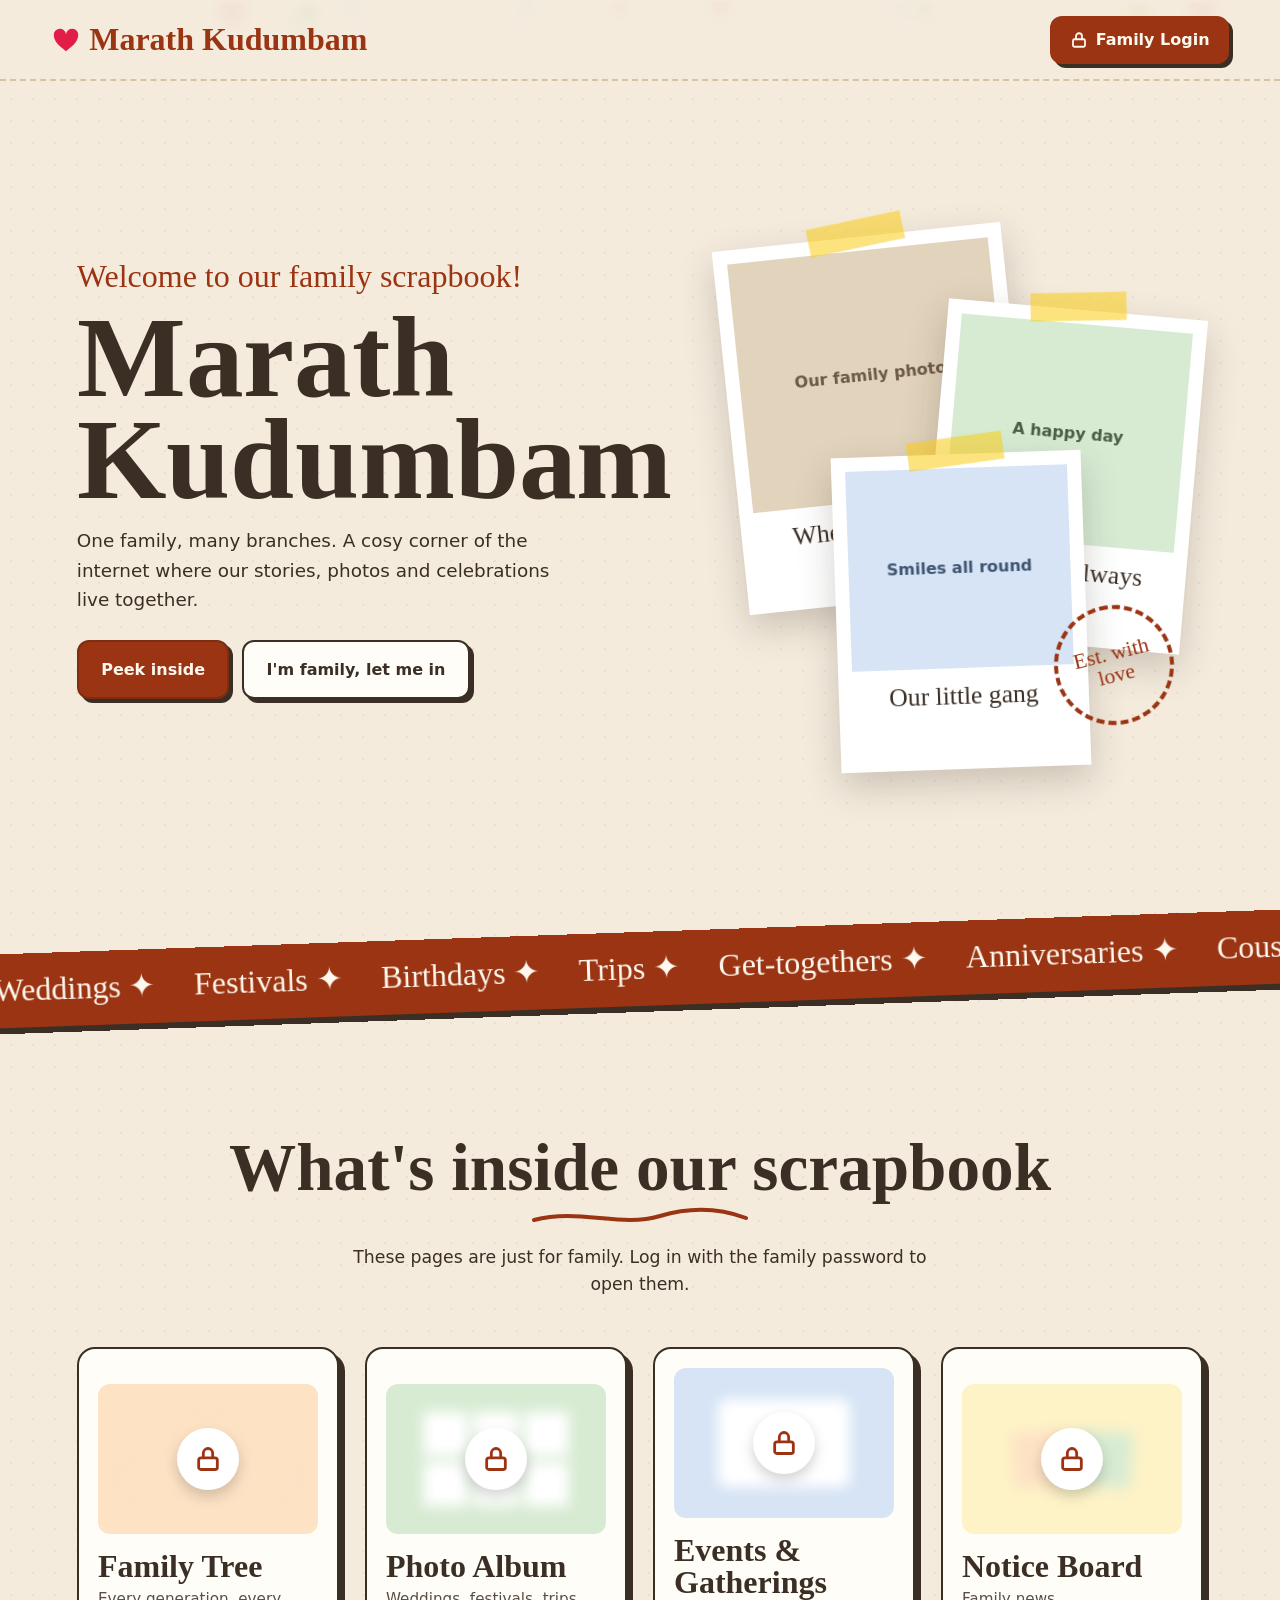
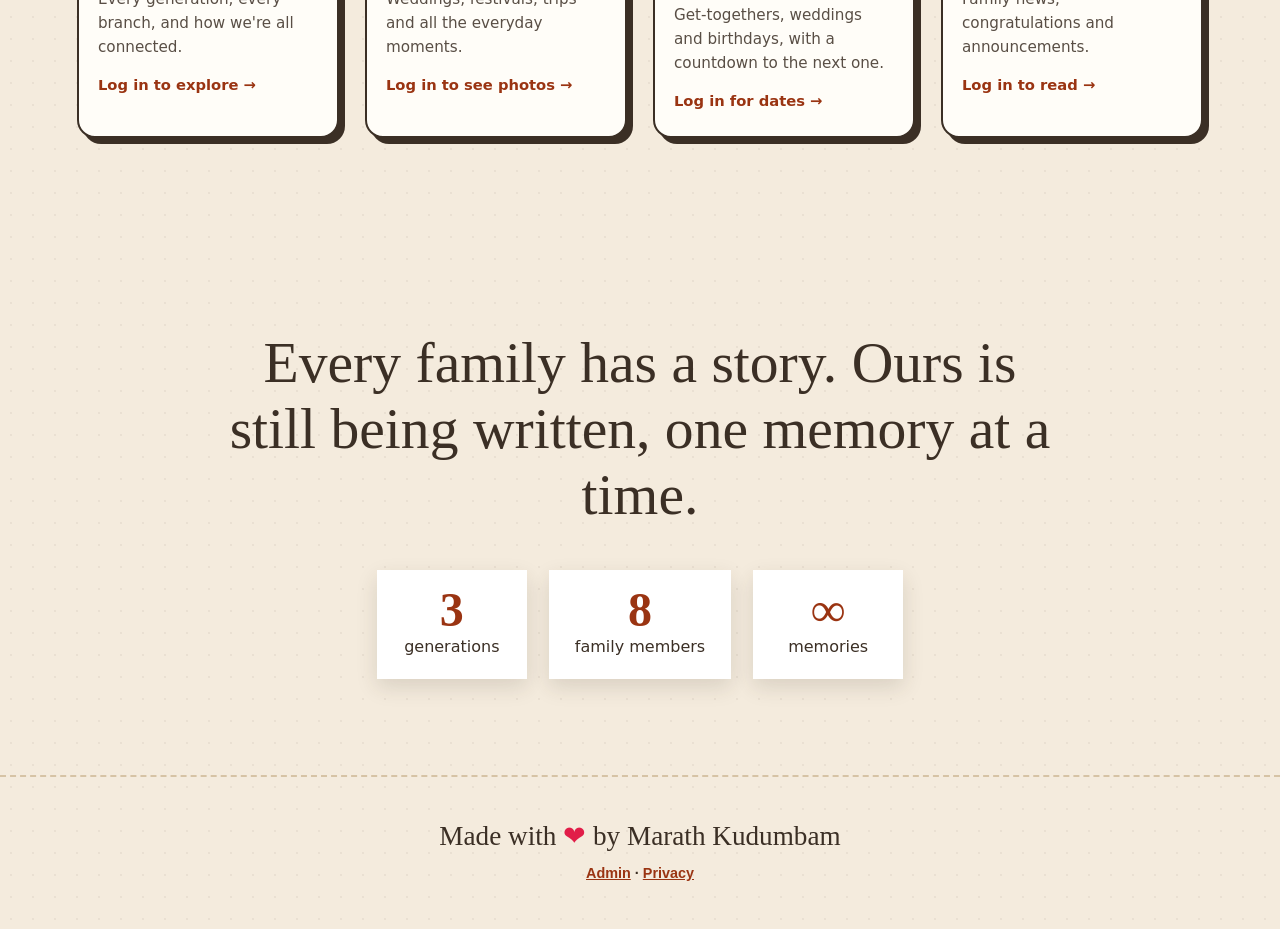
==== commit 628b694a: "Publish Marath Kudumbam website Co-Authored-By: Claude Opus 5.5 <noreply@anthropic.com>" ====
--- a/index.html
+++ b/index.html
@@ -1 +1 @@
-<!DOCTYPE html><html lang="en"><head><meta charset="UTF-8"><meta name="viewport" content="width=device-width,initial-scale=1"><title>Marath Kudumbam</title><link rel="icon" href="favicon.svg" type="image/svg+xml"><meta name="description" content="Welcome to the Marath Kudumbam family scrapbook."><link rel="preconnect" href="https://fonts.googleapis.com"><link rel="preconnect" href="https://fonts.gstatic.com" crossorigin><link href="https://fonts.googleapis.com/css2?family=Caveat:wght@500;700&family=Nunito:wght@400;600;700;800&display=swap" rel="stylesheet"><style>:root{--paper:#F4EBDD;--ink:#3B2F25;--rust:#9A3412;--rust2:#7C2D12;--peach:#FDE2C4;--sage:#D7EBD3;--sky:#D6E4F5;--butter:#FEF3C7;--tape:rgba(250,204,21,.55)}*{box-sizing:border-box;margin:0;padding:0}html{scroll-behavior:smooth}body{font-family:Nunito,system-ui,sans-serif;color:var(--ink);background:var(--paper);overflow-x:hidden;line-height:1.6;background-image:radial-gradient(rgba(59,47,37,.06) 1px,transparent 1.2px);background-size:22px 22px}.hand{font-family:Caveat,cursive}a{color:var(--rust)}nav{position:fixed;top:0;left:0;right:0;z-index:40;display:flex;align-items:center;justify-content:space-between;padding:14px 4vw;background:rgba(244,235,221,.85);backdrop-filter:blur(8px);border-bottom:2px dashed #d6c3a5;animation:navIn .8s .2s both cubic-bezier(.2,.9,.3,1.2)}@keyframes navIn{from{transform:translateY(-100%)}}.logo{font-family:Caveat,cursive;font-weight:700;font-size:2rem;color:var(--rust);text-decoration:none;display:flex;align-items:center;gap:.5rem}.logo svg{width:30px;height:30px}.login-btn{display:inline-flex;align-items:center;gap:.5rem;background:var(--rust);color:#fff8ee;border:0;font:inherit;font-weight:800;padding:.7rem 1.2rem;border-radius:12px;cursor:pointer;box-shadow:4px 4px 0 var(--ink);transition:transform .15s,box-shadow .15s}.login-btn:hover{transform:translate(-2px,-2px);box-shadow:6px 6px 0 var(--ink)}.login-btn:active{transform:translate(2px,2px);box-shadow:2px 2px 0 var(--ink)}.login-btn svg{width:18px;height:18px}.doodles{position:fixed;inset:0;pointer-events:none;z-index:0;overflow:hidden}.doodle{position:absolute;opacity:.35;animation:drift linear infinite}@keyframes drift{0%{transform:translateY(110vh) rotate(0)}100%{transform:translateY(-15vh) rotate(360deg)}}.hero{position:relative;z-index:1;min-height:100vh;min-height:100svh;display:grid;grid-template-columns:1.05fr 1fr;align-items:center;gap:3rem;padding:110px 6vw 60px;max-width:1300px;margin:0 auto}.kicker{font-family:Caveat,cursive;font-size:2rem;color:var(--rust);display:inline-block;clip-path:inset(0 100% 0 0);animation:write 1.4s .6s steps(28) forwards}@keyframes write{to{clip-path:inset(0 0 0 0)}}.title{font-family:Caveat,cursive;font-weight:700;font-size:clamp(3.4rem,9vw,7.6rem);line-height:.88;margin:.3rem 0 1rem}.title .ch{display:inline-block;opacity:0;transform:translateY(-120px) rotate(-25deg);animation:drop .9s cubic-bezier(.25,1.6,.45,1) forwards}@keyframes drop{to{opacity:1;transform:none}}.lead{font-size:1.15rem;max-width:30rem;opacity:0;animation:fadeUp .8s 2s forwards}.cta{display:inline-flex;margin-top:1.6rem;gap:.8rem;flex-wrap:wrap;opacity:0;animation:fadeUp .8s 2.2s forwards}@keyframes fadeUp{from{opacity:0;transform:translateY(20px)}to{opacity:1;transform:none}}.btn{display:inline-block;text-decoration:none;font-weight:800;padding:.9rem 1.4rem;border-radius:12px;border:2px solid var(--ink);background:#fffdf8;color:var(--ink);box-shadow:4px 4px 0 var(--ink);transition:transform .15s,box-shadow .15s;cursor:pointer;font:inherit;font-weight:800}.btn:hover{transform:translate(-2px,-2px);box-shadow:6px 6px 0 var(--ink)}.btn.primary{background:var(--rust);color:#fff8ee;border-color:var(--rust2)}.stack{position:relative;height:520px;perspective:1200px}.polaroid{position:absolute;background:#fff;padding:14px 14px 52px;box-shadow:0 14px 34px rgba(59,47,37,.22);transition:transform .3s ease-out;will-change:transform}.polaroid .ph{display:grid;place-items:center;color:#6b5a45;font-weight:700;text-align:center;padding:1rem}.polaroid .cap{font-family:Caveat,cursive;font-size:1.6rem;text-align:center;margin-top:.5rem}.p1{left:2%;top:4%;width:290px}.p1 .ph{height:250px;background:#e2d3bc}.p2{right:2%;top:18%;width:260px}.p2 .ph{height:220px;background:var(--sage);color:#4b5d44}.p3{left:24%;top:46%;width:250px}.p3 .ph{height:200px;background:var(--sky);color:#3f5470}.fall{animation:fall 1.1s cubic-bezier(.3,1.5,.5,1) both}@keyframes fall{0%{opacity:0;transform:translate3d(var(--fx),-140vh,0) rotate(calc(var(--r) + 40deg))}100%{opacity:1;transform:translate3d(0,0,0) rotate(var(--r))}}.tape{position:absolute;width:96px;height:28px;background:var(--tape);top:-12px;left:50%;margin-left:-48px;transform:rotate(-6deg) scaleX(0);transform-origin:left;animation:tapeOn .4s forwards}@keyframes tapeOn{to{transform:rotate(-6deg) scaleX(1)}}.stamp{position:absolute;right:6%;bottom:2%;width:120px;height:120px;border:4px dashed var(--rust);border-radius:50%;display:grid;place-items:center;text-align:center;font-family:Caveat,cursive;font-size:1.35rem;line-height:1;color:var(--rust);transform:rotate(-14deg) scale(0);animation:stamp .5s 3s cubic-bezier(.2,2,.4,1) forwards}@keyframes stamp{to{transform:rotate(-14deg) scale(1)}}.ribbon{position:relative;z-index:1;background:var(--rust);color:#fff8ee;transform:rotate(-2deg);margin:2rem -2vw;padding:.7rem 0;overflow:hidden;box-shadow:0 6px 0 var(--ink)}.ribbon .track{display:flex;width:max-content;animation:marquee 26s linear infinite}.ribbon span{font-family:Caveat,cursive;font-size:2rem;padding:0 1.2rem;white-space:nowrap}@keyframes marquee{to{transform:translateX(-50%)}}section{position:relative;z-index:1;padding:6rem 6vw;max-width:1300px;margin:0 auto}.sec-title{font-family:Caveat,cursive;font-weight:700;font-size:clamp(2.8rem,6vw,4.2rem);text-align:center;line-height:1}.underline{display:block;margin:.3rem auto 0;width:220px;height:22px}.underline path{stroke-dasharray:300;stroke-dashoffset:300;transition:stroke-dashoffset 1.2s ease}.in .underline path,.underline.in path{stroke-dashoffset:0}.sub{text-align:center;max-width:36rem;margin:1rem auto 3rem;font-size:1.08rem}.cards{display:grid;grid-template-columns:repeat(4,minmax(0,1fr));gap:1.6rem;perspective:1000px}.card{position:relative;background:#fffdf8;border:2px solid var(--ink);border-radius:18px;padding:1.2rem 1.2rem 1.4rem;box-shadow:6px 6px 0 var(--ink);cursor:pointer;text-align:left;font:inherit;color:inherit;transform-style:preserve-3d;transition:transform .2s ease-out,box-shadow .2s}.card:hover{transform:translateY(-3px);box-shadow:8px 8px 0 var(--rust)}.card .peek{height:150px;border-radius:12px;margin-bottom:1rem;position:relative;overflow:hidden;display:grid;place-items:center}.card .peek .blur{position:absolute;inset:0;filter:blur(6px);display:grid;place-items:center;transform:scale(1.1)}.card h3{font-family:Caveat,cursive;font-size:2rem;line-height:1}.card p{font-size:.95rem;opacity:.85;margin-top:.3rem}.lock{position:relative;z-index:2;width:62px;height:62px;border-radius:50%;background:#fff;display:grid;place-items:center;box-shadow:0 6px 14px rgba(0,0,0,.18);transform:translateZ(40px)}.lock svg{width:28px;height:28px;color:var(--rust)}.card .go{display:inline-block;margin-top:.8rem;font-weight:800;color:var(--rust);font-size:.92rem}.mini-node{width:46px;height:30px;border-radius:8px;background:var(--peach);margin:3px}.quote{text-align:center}.quote blockquote{font-family:Caveat,cursive;font-size:clamp(2.2rem,5vw,3.6rem);line-height:1.15;max-width:52rem;margin:0 auto}.quote blockquote .word{display:inline-block;opacity:0;transform:translateY(30px) rotate(6deg);transition:opacity .5s,transform .6s cubic-bezier(.2,1.4,.4,1)}.quote.in blockquote .word{opacity:1;transform:none}.facts{display:flex;justify-content:center;gap:1.4rem;flex-wrap:wrap;margin-top:2.6rem}.fact{background:#fff;padding:1rem 1.6rem 1.2rem;box-shadow:0 8px 20px rgba(59,47,37,.14);transform:rotate(var(--r));text-align:center;min-width:150px}.fact b{display:block;font-family:Caveat,cursive;font-size:3rem;line-height:1;color:var(--rust)}.reveal{opacity:0;transform:translateY(50px) rotateX(18deg);transition:opacity .8s,transform .9s cubic-bezier(.2,1,.3,1)}.reveal.in{opacity:1;transform:none}footer{position:relative;z-index:1;text-align:center;padding:2.4rem 6vw 3rem;border-top:2px dashed #d6c3a5;font-family:Caveat,cursive;font-size:1.7rem}.heart{display:inline-block;color:#e11d48;animation:beat 1.2s infinite}@keyframes beat{0%,100%{transform:scale(1)}15%{transform:scale(1.3)}30%{transform:scale(1)}45%{transform:scale(1.2)}}.modal{position:fixed;inset:0;z-index:60;display:grid;place-items:center;padding:1.2rem;background:rgba(59,47,37,.55);backdrop-filter:blur(3px);opacity:0;pointer-events:none;transition:opacity .3s}.modal.open{opacity:1;pointer-events:auto}.login-card{position:relative;width:min(400px,100%);background:#fff;padding:1.6rem 1.6rem 1.4rem;box-shadow:0 30px 60px rgba(0,0,0,.3);transform:rotateY(90deg) rotate(-4deg);transition:transform .6s cubic-bezier(.2,1.4,.4,1)}.modal.open .login-card{transform:rotateY(0) rotate(-1.5deg)}.login-card .tape{animation:none;transform:rotate(-6deg)}.login-card h2{font-family:Caveat,cursive;font-size:2.6rem;line-height:1;text-align:center}.login-card p{text-align:center;font-size:.95rem;margin:.3rem 0 1.2rem;opacity:.85}.login-card label.f{display:block;font-weight:700;font-size:.9rem;margin-bottom:.3rem}.login-card input[type=password]{width:100%;font:inherit;font-size:1.05rem;padding:.8rem 1rem;border:2px solid var(--ink);border-radius:10px;background:#fffdf8;outline:0}.login-card input[type=password]:focus{border-color:var(--rust);box-shadow:0 0 0 4px rgba(154,52,18,.15)}.login-card .rem{display:flex;align-items:center;gap:.5rem;margin:.8rem 0 1rem;font-size:.92rem}.login-card .btn{width:100%;text-align:center}.err{color:#b91c1c;font-weight:700;min-height:1.5em;text-align:center;margin-top:.6rem;font-size:.92rem}.close{position:absolute;top:10px;right:10px;width:40px;height:40px;border:0;background:var(--paper);border-radius:10px;cursor:pointer;font-size:1.2rem}.shake{animation:shake .5s}@keyframes shake{20%,60%{transform:translateX(-12px) rotate(-1.5deg)}40%,80%{transform:translateX(12px) rotate(-1.5deg)}}.cover{position:fixed;inset:0;z-index:80;pointer-events:none;perspective:2000px;display:none}.cover.on{display:block}.cover .page{position:absolute;inset:0;background:var(--paper)}.cover .lid{position:absolute;inset:0;background:#8b5e3c;transform-origin:left center;display:grid;place-items:center;background-image:repeating-linear-gradient(45deg,rgba(0,0,0,.04) 0 6px,transparent 6px 12px);box-shadow:inset -20px 0 40px rgba(0,0,0,.25)}.cover .lid .label{background:#fff8ee;padding:1.4rem 2.6rem;border:3px solid var(--ink);transform:rotate(-2deg);text-align:center}.cover .lid .label b{display:block;font-family:Caveat,cursive;font-size:3.6rem;line-height:1}.cover.open .lid{animation:openLid 1.3s .5s cubic-bezier(.6,0,.3,1) forwards}@keyframes openLid{to{transform:rotateY(-115deg);box-shadow:inset -60px 0 60px rgba(0,0,0,.5)}}canvas#confetti{position:fixed;inset:0;z-index:90;pointer-events:none}.sparkle{position:fixed;pointer-events:none;z-index:70;width:14px;height:14px;animation:spark .8s forwards}@keyframes spark{to{opacity:0;transform:translateY(20px) scale(.2) rotate(180deg)}}.foot-links{font:700 .9rem Nunito,sans-serif;margin-top:.4rem}@media (max-width:900px){.hero{grid-template-columns:1fr;padding-top:100px;text-align:center}.lead{margin:0 auto}.cta{justify-content:center}.stack{height:440px;max-width:420px;margin:0 auto;width:100%}.p1{width:220px}.p1 .ph{height:180px}.p2{width:200px}.p2 .ph{height:160px}.p3{width:200px;left:18%}.p3 .ph{height:150px}.cards{grid-template-columns:repeat(2,minmax(0,1fr))}.logo{font-size:1.6rem}}@media (max-width:540px){body,html{overflow-x:clip}nav{gap:8px;padding:9px 12px}.logo{min-width:0;gap:.3rem;font-size:1.32rem;white-space:nowrap}.logo svg{width:22px;height:22px;flex:none}.login-btn{flex:none;gap:.3rem;padding:.55rem .65rem;font-size:.86rem;white-space:nowrap;box-shadow:3px 3px 0 var(--ink)}.ribbon{margin:1.4rem 0;transform:none}.hero{padding:88px 16px 34px;gap:1.6rem;overflow:hidden}.kicker{font-size:1.55rem}.lead{font-size:1.05rem}.cta{gap:.65rem}.stack{height:470px}.polaroid{padding:9px 9px 38px}.polaroid .cap{font-size:1.25rem}.p1{left:0;top:0;width:176px}.p1 .ph{height:132px}.p2{right:0;top:13%;width:166px}.p2 .ph{height:122px}.p3{left:12%;top:56%;width:166px}.p3 .ph{height:112px}.stamp{right:0;bottom:0}.ribbon span{font-size:1.55rem}section{padding:3.4rem 16px}.sub{margin-bottom:1.8rem}.card{box-shadow:4px 4px 0 var(--ink)}.fact{min-width:128px;padding:.8rem 1rem}.login-card{padding:1.35rem 1.1rem 1.1rem}.login-card input[type=password]{font-size:16px}.cards{grid-template-columns:1fr}.login-btn span{display:inline}.stamp{width:90px;height:90px;font-size:1rem}}@media (prefers-reduced-motion:reduce){*,::after,::before{animation:none!important;transition:none!important}.tape{transform:rotate(-6deg)!important}.stamp{transform:rotate(-14deg)!important}.cta,.lead,.title .ch{opacity:1;transform:none}.kicker{clip-path:none}.reveal{opacity:1;transform:none}.doodles{display:none}}</style></head><body><div class="doodles" id="doodles" aria-hidden="true"></div><nav><a href="#top" class="logo" aria-label="Marath Kudumbam home"><svg viewBox="0 0 32 32" aria-hidden="true"><path d="M16 28C8 22 3 17 3 11a6.5 6.5 0 0 1 13-1 6.5 6.5 0 0 1 13 1c0 6-5 11-13 17z" fill="#E11D48"/></svg> Marath Kudumbam </a><button class="login-btn" id="loginBtn" type="button"><svg viewBox="0 0 24 24" fill="none" stroke="currentColor" stroke-width="2.4" stroke-linecap="round" stroke-linejoin="round" aria-hidden="true"><rect x="4" y="11" width="16" height="10" rx="2"/><path d="M8 11V7a4 4 0 0 1 8 0v4"/></svg> <span id="loginLabel">Family Login</span></button></nav><header class="hero" id="top"><div><div class="kicker">Welcome to our family scrapbook!</div><h1 class="title" id="title" aria-label="Marath Kudumbam">Marath<br>Kudumbam</h1><p class="lead">One family, many branches. A cosy corner of the internet where our stories, photos and celebrations live together.</p><div class="cta"><a class="btn primary" href="#inside">Peek inside</a> <button class="btn" type="button" id="heroLogin">I'm family, let me in</button></div></div><div class="stack" id="stack" aria-hidden="true"><div class="polaroid p1 fall" style="--r:-6deg;--fx:-30vw;animation-delay:.9s" data-depth="18"><div class="tape" style="animation-delay:2s"></div><div class="ph">Our family photo</div><div class="cap">Where it all began</div></div><div class="polaroid p2 fall" style="--r:5deg;--fx:30vw;animation-delay:1.2s" data-depth="30"><div class="tape" style="animation-delay:2.2s"></div><div class="ph">A happy day</div><div class="cap">Together, always</div></div><div class="polaroid p3 fall" style="--r:-2deg;--fx:0vw;animation-delay:1.5s" data-depth="44"><div class="tape" style="animation-delay:2.4s"></div><div class="ph">Smiles all round</div><div class="cap">Our little gang</div></div><div class="stamp">Est. with<br>love</div></div></header><div class="ribbon" aria-hidden="true"><div class="track" id="track"></div></div><section id="inside"><h2 class="sec-title reveal">What's inside our scrapbook</h2><svg class="underline reveal" viewBox="0 0 220 22" aria-hidden="true"><path d="M4 14 C 50 2, 90 22, 130 10 S 200 6, 216 12" fill="none" stroke="#9A3412" stroke-width="4" stroke-linecap="round"/></svg><p class="sub reveal">These pages are just for family. Log in with the family password to open them.</p><div class="cards"><button class="card reveal" type="button" data-open><div class="peek" style="background:var(--peach)"><div class="blur"><div style="display:flex;flex-direction:column;align-items:center"><div class="mini-node"></div><div style="display:flex"><div class="mini-node"></div><div class="mini-node"></div><div class="mini-node"></div></div></div></div><div class="lock"><svg viewBox="0 0 24 24" fill="none" stroke="currentColor" stroke-width="2.4" stroke-linecap="round" aria-hidden="true"><rect x="4" y="11" width="16" height="10" rx="2"/><path d="M8 11V7a4 4 0 0 1 8 0v4"/></svg></div></div><h3>Family Tree</h3><p>Every generation, every branch, and how we're all connected.</p><span class="go">Log in to explore →</span></button> <button class="card reveal" type="button" data-open style="transition-delay:.1s"><div class="peek" style="background:var(--sage)"><div class="blur"><div style="display:grid;grid-template-columns:repeat(3,40px);gap:6px"><i style="height:40px;background:#fff"></i><i style="height:40px;background:#fff"></i><i style="height:40px;background:#fff"></i><i style="height:40px;background:#fff"></i><i style="height:40px;background:#fff"></i><i style="height:40px;background:#fff"></i></div></div><div class="lock"><svg viewBox="0 0 24 24" fill="none" stroke="currentColor" stroke-width="2.4" stroke-linecap="round" aria-hidden="true"><rect x="4" y="11" width="16" height="10" rx="2"/><path d="M8 11V7a4 4 0 0 1 8 0v4"/></svg></div></div><h3>Photo Album</h3><p>Weddings, festivals, trips and all the everyday moments.</p><span class="go">Log in to see photos →</span></button> <button class="card reveal" type="button" data-open style="transition-delay:.2s"><div class="peek" style="background:var(--sky)"><div class="blur"><div style="background:#fff;width:120px;height:80px;border-radius:8px"></div></div><div class="lock"><svg viewBox="0 0 24 24" fill="none" stroke="currentColor" stroke-width="2.4" stroke-linecap="round" aria-hidden="true"><rect x="4" y="11" width="16" height="10" rx="2"/><path d="M8 11V7a4 4 0 0 1 8 0v4"/></svg></div></div><h3>Events &amp; Gatherings</h3><p>Get-togethers, weddings and birthdays, with a countdown to the next one.</p><span class="go">Log in for dates →</span></button> <button class="card reveal" type="button" data-open style="transition-delay:.3s"><div class="peek" style="background:var(--butter)"><div class="blur"><div style="display:flex;gap:8px"><i style="width:50px;height:50px;background:#fde2c4;transform:rotate(-6deg)"></i><i style="width:50px;height:50px;background:#d7ebd3;transform:rotate(4deg)"></i></div></div><div class="lock"><svg viewBox="0 0 24 24" fill="none" stroke="currentColor" stroke-width="2.4" stroke-linecap="round" aria-hidden="true"><rect x="4" y="11" width="16" height="10" rx="2"/><path d="M8 11V7a4 4 0 0 1 8 0v4"/></svg></div></div><h3>Notice Board</h3><p>Family news, congratulations and announcements.</p><span class="go">Log in to read →</span></button></div></section><section class="quote" id="quote"><blockquote id="quoteText">Every family has a story. Ours is still being written, one memory at a time.</blockquote><div class="facts"><div class="fact reveal" style="--r:-3deg"><b data-count="3">0</b>generations</div><div class="fact reveal" style="--r:2deg"><b data-count="14">0</b>family members</div><div class="fact reveal" style="--r:-1deg"><b>∞</b>memories</div></div></section><footer>Made with <span class="heart">&#10084;</span> by Marath Kudumbam<div class="foot-links"><a href="admin.html">Admin</a> · <a href="privacy.html">Privacy</a></div></footer><div class="modal" id="modal" role="dialog" aria-modal="true" aria-labelledby="lgTitle"><form class="login-card" id="form"><div class="tape"></div><button class="close" type="button" id="closeBtn" aria-label="Close">✕</button><h2 id="lgTitle">Family Login</h2><p>Enter the family password to open the scrapbook.</p><label class="f" for="pw">Family password</label> <input type="password" id="pw" autocomplete="current-password" required> <label class="rem"><input type="checkbox" id="rem" checked="checked"> Remember me on this device for 30 days</label> <button class="btn primary" id="go" type="submit">Open the scrapbook</button><div class="err" id="err" role="alert"></div></form></div><div class="cover" id="cover" aria-hidden="true"><div class="page"></div><div class="lid"><div class="label"><b>Marath Kudumbam</b>Family Scrapbook</div></div></div><canvas id="confetti" aria-hidden="true"></canvas><script src="site.js"></script><script>const REDUCED=matchMedia("(prefers-reduced-motion: reduce)").matches,FINE=matchMedia("(pointer: fine)").matches;!function(){const e=document.getElementById("title"),t=e.innerHTML.split("<br>");let n=0;e.innerHTML=t.map(e=>'<span style="white-space:nowrap">'+[...e].map(e=>`<span class="ch" aria-hidden="true" style="animation-delay:${.15+.07*n++}s">${e}</span>`).join("")+"</span>").join("<br>")}(),function(){if(REDUCED)return;const e=document.getElementById("doodles"),t=['<path d="M12 21C6 16.5 2 13 2 8.5A4.5 4.5 0 0 1 12 6a4.5 4.5 0 0 1 10 2.5C22 13 18 16.5 12 21z" fill="#E11D48"/>','<path d="M12 2l2.9 6.9L22 10l-5.5 4.6L18 22l-6-3.8L6 22l1.5-7.4L2 10l7.1-1.1z" fill="#F59E0B"/>','<circle cx="12" cy="12" r="8" fill="none" stroke="#0EA5E9" stroke-width="3"/>','<path d="M4 20C4 10 10 4 20 4c0 10-6 16-16 16z" fill="#16A34A"/>'];for(let n=0;n<14;n++){const o=document.createElement("div");o.className="doodle";const a=14+22*Math.random();o.style.cssText=`left:${100*Math.random()}vw;width:${a}px;height:${a}px;animation-duration:${18+22*Math.random()}s;animation-delay:${30*-Math.random()}s`,o.innerHTML=`<svg viewBox="0 0 24 24" width="100%" height="100%">${t[n%t.length]}</svg>`,e.appendChild(o)}}(),function(){const e=["Weddings","Festivals","Birthdays","Trips","Get-togethers","Anniversaries","Cousins","Grandparents","Stories","Laughter"].map(e=>`<span>${e} ✦</span>`).join("");document.getElementById("track").innerHTML=e+e}(),function(){if(REDUCED||!FINE)return;const e=[...document.getElementById("stack").querySelectorAll(".polaroid")];setTimeout(()=>e.forEach(e=>{e.classList.remove("fall"),e.style.transform=`rotate(${e.style.getPropertyValue("--r")})`}),3200),addEventListener("mousemove",t=>{if(e[0].classList.contains("fall"))return;const n=t.clientX/innerWidth-.5,o=t.clientY/innerHeight-.5;e.forEach(e=>{const t=+e.dataset.depth;e.style.transform=`translate(${n*t}px,${o*t}px) rotate(${e.style.getPropertyValue("--r")})`})})}(),function(){if(REDUCED||!FINE)return;let e=0;const t=["#F59E0B","#E11D48","#0EA5E9","#16A34A","#9A3412"];addEventListener("mousemove",n=>{const o=performance.now();if(o-e<45)return;e=o;const a=document.createElement("div");a.className="sparkle",a.style.left=n.clientX-7+"px",a.style.top=n.clientY-7+"px",a.innerHTML=`<svg viewBox="0 0 24 24" width="14" height="14"><path d="M12 0l3 9 9 3-9 3-3 9-3-9-9-3 9-3z" fill="${t[5*Math.random()|0]}"/></svg>`,document.body.appendChild(a),setTimeout(()=>a.remove(),800)})}(),function(){const e=document.getElementById("quoteText");e.innerHTML=e.textContent.split(" ").map((e,t)=>`<span class="word" style="transition-delay:${.07*t}s">${e}</span>`).join(" ");const t=new IntersectionObserver(e=>e.forEach(e=>{if(!e.isIntersecting)return;const o=e.target;o.classList.add("in"),t.unobserve(o),o.querySelectorAll&&o.querySelectorAll("[data-count]").forEach(n),o.dataset&&o.dataset.count&&n(o.querySelector("b")||o)}),{threshold:.2});function n(e){if(!e||!e.dataset||!e.dataset.count||e.dataset.done)return;e.dataset.done=1;const t=+e.dataset.count;let n=0;const o=setInterval(()=>{e.textContent=++n,n>=t&&clearInterval(o)},70)}document.querySelectorAll(".reveal,#quote").forEach(e=>t.observe(e))}();const modal=document.getElementById("modal"),form=document.getElementById("form"),err=document.getElementById("err"),go=document.getElementById("go"),pwI=document.getElementById("pw"),goFamily=()=>location.assign("/family.html");function openLogin(){MK.familyToken()?goFamily():(modal.classList.add("open"),setTimeout(()=>pwI.focus(),350))}function closeLogin(){modal.classList.remove("open"),err.textContent=""}function enter(){if(closeLogin(),REDUCED)return void goFamily();confetti();const e=document.getElementById("cover");e.classList.add("on"),requestAnimationFrame(()=>e.classList.add("open")),setTimeout(goFamily,1900)}function confetti(){const e=document.getElementById("confetti"),t=e.getContext("2d");e.width=innerWidth,e.height=innerHeight;const n=["#9A3412","#F59E0B","#E11D48","#16A34A","#0EA5E9","#FDE2C4","#FACC15"],o=Array.from({length:180},()=>({x:innerWidth/2,y:innerHeight/2,vx:22*(Math.random()-.5),vy:-20*Math.random()-6,s:6+8*Math.random(),r:6*Math.random(),vr:.4*(Math.random()-.5),c:n[Math.random()*n.length|0],sh:Math.random()<.3}));let a=0;!function n(){t.clearRect(0,0,e.width,e.height),o.forEach(e=>{e.vy+=.55,e.vx*=.985,e.x+=e.vx,e.y+=e.vy,e.r+=e.vr,t.save(),t.translate(e.x,e.y),t.rotate(e.r),t.fillStyle=e.c,e.sh?(t.beginPath(),t.arc(0,0,e.s/2,0,7),t.fill()):t.fillRect(-e.s/2,-e.s/4,e.s,e.s/2),t.restore()}),++a<150?requestAnimationFrame(n):t.clearRect(0,0,e.width,e.height)}()}document.getElementById("loginBtn").onclick=openLogin,document.getElementById("heroLogin").onclick=openLogin,document.querySelectorAll("[data-open]").forEach(e=>e.onclick=openLogin),document.getElementById("closeBtn").onclick=closeLogin,modal.addEventListener("click",e=>{e.target===modal&&closeLogin()}),addEventListener("keydown",e=>{"Escape"===e.key&&modal.classList.contains("open")&&closeLogin()}),MK.familyToken()&&(document.getElementById("loginLabel").textContent="Open family area"),form.addEventListener("submit",async e=>{e.preventDefault();const t=document.getElementById("rem").checked;go.disabled=!0,go.textContent="Opening…",err.textContent="";try{const e=await MK.family("login",{password:pwI.value,remember:t});MK.saveFamily(e.token,e.expires,t),pwI.value="",enter()}catch(e){go.disabled=!1,go.textContent="Open the scrapbook",err.textContent=e.message,form.classList.remove("shake"),form.offsetWidth,form.classList.add("shake")}}),(async()=>{try{const e=await fetch(MK.URL+"/rest/v1/site_text?select=key,value",{headers:{apikey:MK.KEY}});if(!e.ok)return;const t=Object.fromEntries((await e.json()).map(e=>[e.key,e.value]));if(t.kicker&&(document.querySelector(".kicker").textContent=t.kicker),t.lead&&(document.querySelector(".lead").textContent=t.lead),t.quote){document.getElementById("quoteText").innerHTML=t.quote.split(/\s+/).map((e,t)=>'<span class="word" style="transition-delay:'+.07*t+'s">'+MK.esc(e)+"</span>").join(" ")}[["generations",0],["members",1]].forEach(([e,n])=>{const o=document.querySelectorAll("[data-count]")[n];o&&void 0!==t[e]&&(o.dataset.count=t[e],o.dataset.done&&(o.textContent=t[e]))})}catch(e){}})()</script></body></html>+<!DOCTYPE html><html lang="en"><head><meta charset="UTF-8"><meta http-equiv="Content-Security-Policy" content="default-src 'self'; script-src 'self' 'unsafe-inline'; style-src 'self' 'unsafe-inline' https://fonts.googleapis.com; font-src https://fonts.gstatic.com; img-src 'self' data: blob: https://cppdwandvejbittfmwxe.supabase.co; connect-src 'self' https://cppdwandvejbittfmwxe.supabase.co https://www.googleapis.com; object-src 'none'; base-uri 'none'; form-action 'self'; frame-src 'none'"><meta name="referrer" content="strict-origin-when-cross-origin"><meta name="viewport" content="width=device-width,initial-scale=1"><title>Marath Kudumbam</title><link rel="icon" href="favicon.svg" type="image/svg+xml"><meta name="description" content="Welcome to the Marath Kudumbam family scrapbook."><link rel="preconnect" href="https://fonts.googleapis.com"><link rel="preconnect" href="https://fonts.gstatic.com" crossorigin><link href="https://fonts.googleapis.com/css2?family=Caveat:wght@500;700&family=Nunito:wght@400;700;800&display=swap" rel="stylesheet"><style>:root{--paper:#F4EBDD;--ink:#3B2F25;--rust:#9A3412;--rust2:#7C2D12;--peach:#FDE2C4;--sage:#D7EBD3;--sky:#D6E4F5;--butter:#FEF3C7;--tape:rgba(250,204,21,.55)}*{box-sizing:border-box;margin:0;padding:0}html{scroll-behavior:smooth}body{font-family:Nunito,system-ui,sans-serif;color:var(--ink);background:var(--paper);overflow-x:hidden;line-height:1.6;background-image:radial-gradient(rgba(59,47,37,.06) 1px,transparent 1.2px);background-size:22px 22px}.hand{font-family:Caveat,cursive}a{color:var(--rust)}nav{position:fixed;top:0;left:0;right:0;z-index:40;display:flex;align-items:center;justify-content:space-between;padding:14px 4vw;background:rgba(244,235,221,.85);backdrop-filter:blur(8px);border-bottom:2px dashed #d6c3a5;animation:navIn .8s .2s both cubic-bezier(.2,.9,.3,1.2)}@keyframes navIn{from{transform:translateY(-100%)}}.logo{font-family:Caveat,cursive;font-weight:700;font-size:2rem;color:var(--rust);text-decoration:none;display:flex;align-items:center;gap:.5rem}.logo svg{width:30px;height:30px}.login-btn{display:inline-flex;align-items:center;gap:.5rem;background:var(--rust);color:#fff8ee;border:0;font:inherit;font-weight:800;padding:.7rem 1.2rem;border-radius:12px;cursor:pointer;box-shadow:4px 4px 0 var(--ink);transition:transform .15s,box-shadow .15s}.login-btn:hover{transform:translate(-2px,-2px);box-shadow:6px 6px 0 var(--ink)}.login-btn:active{transform:translate(2px,2px);box-shadow:2px 2px 0 var(--ink)}.login-btn svg{width:18px;height:18px}.doodles{position:fixed;inset:0;pointer-events:none;z-index:0;overflow:hidden}.doodle{position:absolute;opacity:.35;animation:drift linear infinite}@keyframes drift{0%{transform:translateY(110vh) rotate(0)}100%{transform:translateY(-15vh) rotate(360deg)}}.hero{position:relative;z-index:1;min-height:100vh;min-height:100svh;display:grid;grid-template-columns:1.05fr 1fr;align-items:center;gap:3rem;padding:110px 6vw 60px;max-width:1300px;margin:0 auto}.kicker{font-family:Caveat,cursive;font-size:2rem;color:var(--rust);display:inline-block;clip-path:inset(0 100% 0 0);animation:write 1.4s .6s steps(28) forwards}@keyframes write{to{clip-path:inset(0 0 0 0)}}.title{font-family:Caveat,cursive;font-weight:700;font-size:clamp(3.4rem,9vw,7.6rem);line-height:.88;margin:.3rem 0 1rem}.title .ch{display:inline-block;opacity:0;transform:translateY(-120px) rotate(-25deg);animation:drop .9s cubic-bezier(.25,1.6,.45,1) forwards}@keyframes drop{to{opacity:1;transform:none}}.lead{font-size:1.15rem;max-width:30rem;opacity:0;animation:fadeUp .8s 2s forwards}.cta{display:inline-flex;margin-top:1.6rem;gap:.8rem;flex-wrap:wrap;opacity:0;animation:fadeUp .8s 2.2s forwards}@keyframes fadeUp{from{opacity:0;transform:translateY(20px)}to{opacity:1;transform:none}}.btn{display:inline-block;text-decoration:none;font-weight:800;padding:.9rem 1.4rem;border-radius:12px;border:2px solid var(--ink);background:#fffdf8;color:var(--ink);box-shadow:4px 4px 0 var(--ink);transition:transform .15s,box-shadow .15s;cursor:pointer;font:inherit;font-weight:800}.btn:hover{transform:translate(-2px,-2px);box-shadow:6px 6px 0 var(--ink)}.btn.primary{background:var(--rust);color:#fff8ee;border-color:var(--rust2)}.stack{position:relative;height:520px;perspective:1200px}.polaroid{position:absolute;background:#fff;padding:14px 14px 52px;box-shadow:0 14px 34px rgba(59,47,37,.22);transition:transform .3s ease-out;will-change:transform}.polaroid .ph{display:grid;place-items:center;color:#6b5a45;font-weight:700;text-align:center;padding:1rem}.polaroid .cap{font-family:Caveat,cursive;font-size:1.6rem;text-align:center;margin-top:.5rem}.p1{left:2%;top:4%;width:290px}.p1 .ph{height:250px;background:#e2d3bc}.p2{right:2%;top:18%;width:260px}.p2 .ph{height:220px;background:var(--sage);color:#4b5d44}.p3{left:24%;top:46%;width:250px}.p3 .ph{height:200px;background:var(--sky);color:#3f5470}.fall{animation:fall 1.1s cubic-bezier(.3,1.5,.5,1) both}@keyframes fall{0%{opacity:0;transform:translate3d(var(--fx),-140vh,0) rotate(calc(var(--r) + 40deg))}100%{opacity:1;transform:translate3d(0,0,0) rotate(var(--r))}}.tape{position:absolute;width:96px;height:28px;background:var(--tape);top:-12px;left:50%;margin-left:-48px;transform:rotate(-6deg) scaleX(0);transform-origin:left;animation:tapeOn .4s forwards}@keyframes tapeOn{to{transform:rotate(-6deg) scaleX(1)}}.stamp{position:absolute;right:6%;bottom:2%;width:120px;height:120px;border:4px dashed var(--rust);border-radius:50%;display:grid;place-items:center;text-align:center;font-family:Caveat,cursive;font-size:1.35rem;line-height:1;color:var(--rust);transform:rotate(-14deg) scale(0);animation:stamp .5s 3s cubic-bezier(.2,2,.4,1) forwards}@keyframes stamp{to{transform:rotate(-14deg) scale(1)}}.ribbon{position:relative;z-index:1;background:var(--rust);color:#fff8ee;transform:rotate(-2deg);margin:2rem -2vw;padding:.7rem 0;overflow:hidden;box-shadow:0 6px 0 var(--ink)}.ribbon .track{display:flex;width:max-content;animation:marquee 26s linear infinite}.ribbon span{font-family:Caveat,cursive;font-size:2rem;padding:0 1.2rem;white-space:nowrap}@keyframes marquee{to{transform:translateX(-50%)}}section{position:relative;z-index:1;padding:6rem 6vw;max-width:1300px;margin:0 auto}.sec-title{font-family:Caveat,cursive;font-weight:700;font-size:clamp(2.8rem,6vw,4.2rem);text-align:center;line-height:1}.underline{display:block;margin:.3rem auto 0;width:220px;height:22px}.underline path{stroke-dasharray:300;stroke-dashoffset:300;transition:stroke-dashoffset 1.2s ease}.in .underline path,.underline.in path{stroke-dashoffset:0}.sub{text-align:center;max-width:36rem;margin:1rem auto 3rem;font-size:1.08rem}.cards{display:grid;grid-template-columns:repeat(4,minmax(0,1fr));gap:1.6rem;perspective:1000px}.card{position:relative;background:#fffdf8;border:2px solid var(--ink);border-radius:18px;padding:1.2rem 1.2rem 1.4rem;box-shadow:6px 6px 0 var(--ink);cursor:pointer;text-align:left;font:inherit;color:inherit;transform-style:preserve-3d;transition:transform .2s ease-out,box-shadow .2s}.card:hover{transform:translateY(-3px);box-shadow:8px 8px 0 var(--rust)}.card .peek{height:150px;border-radius:12px;margin-bottom:1rem;position:relative;overflow:hidden;display:grid;place-items:center}.card .peek .blur{position:absolute;inset:0;filter:blur(6px);display:grid;place-items:center;transform:scale(1.1)}.card h3{font-family:Caveat,cursive;font-size:2rem;line-height:1}.card p{font-size:.95rem;opacity:.85;margin-top:.3rem}.lock{position:relative;z-index:2;width:62px;height:62px;border-radius:50%;background:#fff;display:grid;place-items:center;box-shadow:0 6px 14px rgba(0,0,0,.18);transform:translateZ(40px)}.lock svg{width:28px;height:28px;color:var(--rust)}.card .go{display:inline-block;margin-top:.8rem;font-weight:800;color:var(--rust);font-size:.92rem}.mini-node{width:46px;height:30px;border-radius:8px;background:var(--peach);margin:3px}.quote{text-align:center}.quote blockquote{font-family:Caveat,cursive;font-size:clamp(2.2rem,5vw,3.6rem);line-height:1.15;max-width:52rem;margin:0 auto}.quote blockquote .word{display:inline-block;opacity:0;transform:translateY(30px) rotate(6deg);transition:opacity .5s,transform .6s cubic-bezier(.2,1.4,.4,1)}.quote.in blockquote .word{opacity:1;transform:none}.facts{display:flex;justify-content:center;gap:1.4rem;flex-wrap:wrap;margin-top:2.6rem}.fact{background:#fff;padding:1rem 1.6rem 1.2rem;box-shadow:0 8px 20px rgba(59,47,37,.14);transform:rotate(var(--r));text-align:center;min-width:150px}.fact b{display:block;font-family:Caveat,cursive;font-size:3rem;line-height:1;color:var(--rust)}.reveal{opacity:0;transform:translateY(50px) rotateX(18deg);transition:opacity .8s,transform .9s cubic-bezier(.2,1,.3,1)}.reveal.in{opacity:1;transform:none}footer{position:relative;z-index:1;text-align:center;padding:2.4rem 6vw 3rem;border-top:2px dashed #d6c3a5;font-family:Caveat,cursive;font-size:1.7rem}.heart{display:inline-block;color:#e11d48;animation:beat 1.2s infinite}@keyframes beat{0%,100%{transform:scale(1)}15%{transform:scale(1.3)}30%{transform:scale(1)}45%{transform:scale(1.2)}}.modal{position:fixed;inset:0;z-index:60;display:grid;place-items:center;padding:1.2rem;background:rgba(59,47,37,.55);backdrop-filter:blur(3px);opacity:0;pointer-events:none;transition:opacity .3s}.modal.open{opacity:1;pointer-events:auto}.login-card{position:relative;width:min(400px,100%);background:#fff;padding:1.6rem 1.6rem 1.4rem;box-shadow:0 30px 60px rgba(0,0,0,.3);transform:rotateY(90deg) rotate(-4deg);transition:transform .6s cubic-bezier(.2,1.4,.4,1)}.modal.open .login-card{transform:rotateY(0) rotate(-1.5deg)}.login-card .tape{animation:none;transform:rotate(-6deg)}.login-card h2{font-family:Caveat,cursive;font-size:2.6rem;line-height:1;text-align:center}.login-card p{text-align:center;font-size:.95rem;margin:.3rem 0 1.2rem;opacity:.85}.login-card label.f{display:block;font-weight:700;font-size:.9rem;margin-bottom:.3rem}.login-card input[type=password]{width:100%;font:inherit;font-size:1.05rem;padding:.8rem 1rem;border:2px solid var(--ink);border-radius:10px;background:#fffdf8;outline:0}.login-card input[type=password]:focus{border-color:var(--rust);box-shadow:0 0 0 4px rgba(154,52,18,.15)}.login-card .rem{display:flex;align-items:center;gap:.5rem;margin:.8rem 0 1rem;font-size:.92rem}.login-card .btn{width:100%;text-align:center}.err{color:#b91c1c;font-weight:700;min-height:1.5em;text-align:center;margin-top:.6rem;font-size:.92rem}.close{position:absolute;top:10px;right:10px;width:40px;height:40px;border:0;background:var(--paper);border-radius:10px;cursor:pointer;font-size:1.2rem}.shake{animation:shake .5s}@keyframes shake{20%,60%{transform:translateX(-12px) rotate(-1.5deg)}40%,80%{transform:translateX(12px) rotate(-1.5deg)}}.cover{position:fixed;inset:0;z-index:80;pointer-events:none;perspective:2000px;display:none}.cover.on{display:block}.cover .page{position:absolute;inset:0;background:var(--paper)}.cover .lid{position:absolute;inset:0;background:#8b5e3c;transform-origin:left center;display:grid;place-items:center;background-image:repeating-linear-gradient(45deg,rgba(0,0,0,.04) 0 6px,transparent 6px 12px);box-shadow:inset -20px 0 40px rgba(0,0,0,.25)}.cover .lid .label{background:#fff8ee;padding:1.4rem 2.6rem;border:3px solid var(--ink);transform:rotate(-2deg);text-align:center}.cover .lid .label b{display:block;font-family:Caveat,cursive;font-size:3.6rem;line-height:1}.cover.open .lid{animation:openLid 1.3s .5s cubic-bezier(.6,0,.3,1) forwards}@keyframes openLid{to{transform:rotateY(-115deg);box-shadow:inset -60px 0 60px rgba(0,0,0,.5)}}canvas#confetti{position:fixed;inset:0;z-index:90;pointer-events:none}.sparkle{position:fixed;pointer-events:none;z-index:70;width:14px;height:14px;animation:spark .8s forwards}@keyframes spark{to{opacity:0;transform:translateY(20px) scale(.2) rotate(180deg)}}.foot-links{font:700 .9rem Nunito,sans-serif;margin-top:.4rem}@media (max-width:900px){.hero{grid-template-columns:1fr;padding-top:100px;text-align:center}.lead{margin:0 auto}.cta{justify-content:center}.stack{height:440px;max-width:420px;margin:0 auto;width:100%}.p1{width:220px}.p1 .ph{height:180px}.p2{width:200px}.p2 .ph{height:160px}.p3{width:200px;left:18%}.p3 .ph{height:150px}.cards{grid-template-columns:repeat(2,minmax(0,1fr))}.logo{font-size:1.6rem}}@media (max-width:540px){body,html{overflow-x:clip}nav{gap:8px;padding:9px 12px}.logo{min-width:0;gap:.3rem;font-size:1.32rem;white-space:nowrap}.logo svg{width:22px;height:22px;flex:none}.login-btn{flex:none;gap:.3rem;padding:.55rem .65rem;font-size:.86rem;white-space:nowrap;box-shadow:3px 3px 0 var(--ink)}.ribbon{margin:1.4rem 0;transform:none}.hero{padding:88px 16px 34px;gap:1.6rem;overflow:hidden}.kicker{font-size:1.55rem}.lead{font-size:1.05rem}.cta{gap:.65rem}.stack{height:470px}.polaroid{padding:9px 9px 38px}.polaroid .cap{font-size:1.25rem}.p1{left:0;top:0;width:176px}.p1 .ph{height:132px}.p2{right:0;top:13%;width:166px}.p2 .ph{height:122px}.p3{left:12%;top:56%;width:166px}.p3 .ph{height:112px}.stamp{right:0;bottom:0}.ribbon span{font-size:1.55rem}section{padding:3.4rem 16px}.sub{margin-bottom:1.8rem}.card{box-shadow:4px 4px 0 var(--ink)}.fact{min-width:128px;padding:.8rem 1rem}.login-card{padding:1.35rem 1.1rem 1.1rem}.login-card input[type=password]{font-size:16px}.cards{grid-template-columns:1fr}.login-btn span{display:inline}.stamp{width:90px;height:90px;font-size:1rem}}@media (prefers-reduced-motion:reduce){*,::after,::before{animation:none!important;transition:none!important}.tape{transform:rotate(-6deg)!important}.stamp{transform:rotate(-14deg)!important}.cta,.lead,.title .ch{opacity:1;transform:none}.kicker{clip-path:none}.reveal{opacity:1;transform:none}.doodles{display:none}}</style></head><body><div class="doodles" id="doodles" aria-hidden="true"></div><nav><a href="#top" class="logo" aria-label="Marath Kudumbam home"><svg viewBox="0 0 32 32" aria-hidden="true"><path d="M16 28C8 22 3 17 3 11a6.5 6.5 0 0 1 13-1 6.5 6.5 0 0 1 13 1c0 6-5 11-13 17z" fill="#E11D48"/></svg> Marath Kudumbam </a><button class="login-btn" id="loginBtn" type="button"><svg viewBox="0 0 24 24" fill="none" stroke="currentColor" stroke-width="2.4" stroke-linecap="round" stroke-linejoin="round" aria-hidden="true"><rect x="4" y="11" width="16" height="10" rx="2"/><path d="M8 11V7a4 4 0 0 1 8 0v4"/></svg> <span id="loginLabel">Family Login</span></button></nav><header class="hero" id="top"><div><div class="kicker">Welcome to our family scrapbook!</div><h1 class="title" id="title" aria-label="Marath Kudumbam">Marath<br>Kudumbam</h1><p class="lead">One family, many branches. A cosy corner of the internet where our stories, photos and celebrations live together.</p><div class="cta"><a class="btn primary" href="#inside">Peek inside</a> <button class="btn" type="button" id="heroLogin">I'm family, let me in</button></div></div><div class="stack" id="stack" aria-hidden="true"><div class="polaroid p1 fall" style="--r:-6deg;--fx:-30vw;animation-delay:.9s" data-depth="18"><div class="tape" style="animation-delay:2s"></div><div class="ph">Our family photo</div><div class="cap">Where it all began</div></div><div class="polaroid p2 fall" style="--r:5deg;--fx:30vw;animation-delay:1.2s" data-depth="30"><div class="tape" style="animation-delay:2.2s"></div><div class="ph">A happy day</div><div class="cap">Together, always</div></div><div class="polaroid p3 fall" style="--r:-2deg;--fx:0vw;animation-delay:1.5s" data-depth="44"><div class="tape" style="animation-delay:2.4s"></div><div class="ph">Smiles all round</div><div class="cap">Our little gang</div></div><div class="stamp">Est. with<br>love</div></div></header><div class="ribbon" aria-hidden="true"><div class="track" id="track"></div></div><section id="inside"><h2 class="sec-title reveal">What's inside our scrapbook</h2><svg class="underline reveal" viewBox="0 0 220 22" aria-hidden="true"><path d="M4 14 C 50 2, 90 22, 130 10 S 200 6, 216 12" fill="none" stroke="#9A3412" stroke-width="4" stroke-linecap="round"/></svg><p class="sub reveal">These pages are just for family. Log in with the family password to open them.</p><div class="cards"><button class="card reveal" type="button" data-open><div class="peek" style="background:var(--peach)"><div class="blur"><div style="display:flex;flex-direction:column;align-items:center"><div class="mini-node"></div><div style="display:flex"><div class="mini-node"></div><div class="mini-node"></div><div class="mini-node"></div></div></div></div><div class="lock"><svg viewBox="0 0 24 24" fill="none" stroke="currentColor" stroke-width="2.4" stroke-linecap="round" aria-hidden="true"><rect x="4" y="11" width="16" height="10" rx="2"/><path d="M8 11V7a4 4 0 0 1 8 0v4"/></svg></div></div><h3>Family Tree</h3><p>Every generation, every branch, and how we're all connected.</p><span class="go">Log in to explore →</span></button> <button class="card reveal" type="button" data-open style="transition-delay:.1s"><div class="peek" style="background:var(--sage)"><div class="blur"><div style="display:grid;grid-template-columns:repeat(3,40px);gap:6px"><i style="height:40px;background:#fff"></i><i style="height:40px;background:#fff"></i><i style="height:40px;background:#fff"></i><i style="height:40px;background:#fff"></i><i style="height:40px;background:#fff"></i><i style="height:40px;background:#fff"></i></div></div><div class="lock"><svg viewBox="0 0 24 24" fill="none" stroke="currentColor" stroke-width="2.4" stroke-linecap="round" aria-hidden="true"><rect x="4" y="11" width="16" height="10" rx="2"/><path d="M8 11V7a4 4 0 0 1 8 0v4"/></svg></div></div><h3>Photo Album</h3><p>Weddings, festivals, trips and all the everyday moments.</p><span class="go">Log in to see photos →</span></button> <button class="card reveal" type="button" data-open style="transition-delay:.2s"><div class="peek" style="background:var(--sky)"><div class="blur"><div style="background:#fff;width:120px;height:80px;border-radius:8px"></div></div><div class="lock"><svg viewBox="0 0 24 24" fill="none" stroke="currentColor" stroke-width="2.4" stroke-linecap="round" aria-hidden="true"><rect x="4" y="11" width="16" height="10" rx="2"/><path d="M8 11V7a4 4 0 0 1 8 0v4"/></svg></div></div><h3>Events &amp; Gatherings</h3><p>Get-togethers, weddings and birthdays, with a countdown to the next one.</p><span class="go">Log in for dates →</span></button> <button class="card reveal" type="button" data-open style="transition-delay:.3s"><div class="peek" style="background:var(--butter)"><div class="blur"><div style="display:flex;gap:8px"><i style="width:50px;height:50px;background:#fde2c4;transform:rotate(-6deg)"></i><i style="width:50px;height:50px;background:#d7ebd3;transform:rotate(4deg)"></i></div></div><div class="lock"><svg viewBox="0 0 24 24" fill="none" stroke="currentColor" stroke-width="2.4" stroke-linecap="round" aria-hidden="true"><rect x="4" y="11" width="16" height="10" rx="2"/><path d="M8 11V7a4 4 0 0 1 8 0v4"/></svg></div></div><h3>Notice Board</h3><p>Family news, congratulations and announcements.</p><span class="go">Log in to read →</span></button></div></section><section class="quote" id="quote"><blockquote id="quoteText">Every family has a story. Ours is still being written, one memory at a time.</blockquote><div class="facts"><div class="fact reveal" style="--r:-3deg"><b data-count="3">0</b>generations</div><div class="fact reveal" style="--r:2deg"><b data-count="14">0</b>family members</div><div class="fact reveal" style="--r:-1deg"><b>∞</b>memories</div></div></section><footer>Made with <span class="heart">&#10084;</span> by Marath Kudumbam<div class="foot-links"><a href="admin.html">Admin</a> · <a href="privacy.html">Privacy</a></div></footer><div class="modal" id="modal" role="dialog" aria-modal="true" aria-labelledby="lgTitle"><form class="login-card" id="form"><div class="tape"></div><button class="close" type="button" id="closeBtn" aria-label="Close">✕</button><h2 id="lgTitle">Family Login</h2><p>Enter the family password to open the scrapbook.</p><label class="f" for="pw">Family password</label> <input type="password" id="pw" autocomplete="current-password" required> <label class="rem"><input type="checkbox" id="rem" checked="checked"> Remember me on this device for 30 days</label> <button class="btn primary" id="go" type="submit">Open the scrapbook</button><div class="err" id="err" role="alert"></div></form></div><div class="cover" id="cover" aria-hidden="true"><div class="page"></div><div class="lid"><div class="label"><b>Marath Kudumbam</b>Family Scrapbook</div></div></div><canvas id="confetti" aria-hidden="true"></canvas><script src="site.js"></script><script>const REDUCED=matchMedia("(prefers-reduced-motion: reduce)").matches,FINE=matchMedia("(pointer: fine)").matches;!function(){const e=document.getElementById("title"),t=e.innerHTML.split("<br>");let n=0;e.innerHTML=t.map(e=>'<span style="white-space:nowrap">'+[...e].map(e=>`<span class="ch" aria-hidden="true" style="animation-delay:${.15+.07*n++}s">${e}</span>`).join("")+"</span>").join("<br>")}(),function(){if(REDUCED)return;const e=document.getElementById("doodles"),t=['<path d="M12 21C6 16.5 2 13 2 8.5A4.5 4.5 0 0 1 12 6a4.5 4.5 0 0 1 10 2.5C22 13 18 16.5 12 21z" fill="#E11D48"/>','<path d="M12 2l2.9 6.9L22 10l-5.5 4.6L18 22l-6-3.8L6 22l1.5-7.4L2 10l7.1-1.1z" fill="#F59E0B"/>','<circle cx="12" cy="12" r="8" fill="none" stroke="#0EA5E9" stroke-width="3"/>','<path d="M4 20C4 10 10 4 20 4c0 10-6 16-16 16z" fill="#16A34A"/>'];for(let n=0;n<14;n++){const o=document.createElement("div");o.className="doodle";const a=14+22*Math.random();o.style.cssText=`left:${100*Math.random()}vw;width:${a}px;height:${a}px;animation-duration:${18+22*Math.random()}s;animation-delay:${30*-Math.random()}s`,o.innerHTML=`<svg viewBox="0 0 24 24" width="100%" height="100%">${t[n%t.length]}</svg>`,e.appendChild(o)}}(),function(){const e=["Weddings","Festivals","Birthdays","Trips","Get-togethers","Anniversaries","Cousins","Grandparents","Stories","Laughter"].map(e=>`<span>${e} ✦</span>`).join("");document.getElementById("track").innerHTML=e+e}(),function(){if(REDUCED||!FINE)return;const e=[...document.getElementById("stack").querySelectorAll(".polaroid")];setTimeout(()=>e.forEach(e=>{e.classList.remove("fall"),e.style.transform=`rotate(${e.style.getPropertyValue("--r")})`}),3200),addEventListener("mousemove",t=>{if(e[0].classList.contains("fall"))return;const n=t.clientX/innerWidth-.5,o=t.clientY/innerHeight-.5;e.forEach(e=>{const t=+e.dataset.depth;e.style.transform=`translate(${n*t}px,${o*t}px) rotate(${e.style.getPropertyValue("--r")})`})})}(),function(){if(REDUCED||!FINE)return;let e=0;const t=["#F59E0B","#E11D48","#0EA5E9","#16A34A","#9A3412"];addEventListener("mousemove",n=>{const o=performance.now();if(o-e<45)return;e=o;const a=document.createElement("div");a.className="sparkle",a.style.left=n.clientX-7+"px",a.style.top=n.clientY-7+"px",a.innerHTML=`<svg viewBox="0 0 24 24" width="14" height="14"><path d="M12 0l3 9 9 3-9 3-3 9-3-9-9-3 9-3z" fill="${t[5*Math.random()|0]}"/></svg>`,document.body.appendChild(a),setTimeout(()=>a.remove(),800)})}(),function(){const e=document.getElementById("quoteText");e.innerHTML=e.textContent.split(" ").map((e,t)=>`<span class="word" style="transition-delay:${.07*t}s">${e}</span>`).join(" ");const t=new IntersectionObserver(e=>e.forEach(e=>{if(!e.isIntersecting)return;const o=e.target;o.classList.add("in"),t.unobserve(o),o.querySelectorAll&&o.querySelectorAll("[data-count]").forEach(n),o.dataset&&o.dataset.count&&n(o.querySelector("b")||o)}),{threshold:.2});function n(e){if(!e||!e.dataset||!e.dataset.count||e.dataset.done)return;e.dataset.done=1;const t=+e.dataset.count;let n=0;const o=setInterval(()=>{e.textContent=++n,n>=t&&clearInterval(o)},70)}document.querySelectorAll(".reveal,#quote").forEach(e=>t.observe(e))}();const modal=document.getElementById("modal"),form=document.getElementById("form"),err=document.getElementById("err"),go=document.getElementById("go"),pwI=document.getElementById("pw"),goFamily=()=>location.assign("/family.html");function openLogin(){MK.familyToken()?goFamily():(modal.classList.add("open"),setTimeout(()=>pwI.focus(),350))}function closeLogin(){modal.classList.remove("open"),err.textContent=""}function enter(){if(closeLogin(),REDUCED)return void goFamily();confetti();const e=document.getElementById("cover");e.classList.add("on"),requestAnimationFrame(()=>e.classList.add("open")),setTimeout(goFamily,1900)}function confetti(){const e=document.getElementById("confetti"),t=e.getContext("2d");e.width=innerWidth,e.height=innerHeight;const n=["#9A3412","#F59E0B","#E11D48","#16A34A","#0EA5E9","#FDE2C4","#FACC15"],o=Array.from({length:180},()=>({x:innerWidth/2,y:innerHeight/2,vx:22*(Math.random()-.5),vy:-20*Math.random()-6,s:6+8*Math.random(),r:6*Math.random(),vr:.4*(Math.random()-.5),c:n[Math.random()*n.length|0],sh:Math.random()<.3}));let a=0;!function n(){t.clearRect(0,0,e.width,e.height),o.forEach(e=>{e.vy+=.55,e.vx*=.985,e.x+=e.vx,e.y+=e.vy,e.r+=e.vr,t.save(),t.translate(e.x,e.y),t.rotate(e.r),t.fillStyle=e.c,e.sh?(t.beginPath(),t.arc(0,0,e.s/2,0,7),t.fill()):t.fillRect(-e.s/2,-e.s/4,e.s,e.s/2),t.restore()}),++a<150?requestAnimationFrame(n):t.clearRect(0,0,e.width,e.height)}()}document.getElementById("loginBtn").onclick=openLogin,document.getElementById("heroLogin").onclick=openLogin,document.querySelectorAll("[data-open]").forEach(e=>e.onclick=openLogin),document.getElementById("closeBtn").onclick=closeLogin,modal.addEventListener("click",e=>{e.target===modal&&closeLogin()}),addEventListener("keydown",e=>{"Escape"===e.key&&modal.classList.contains("open")&&closeLogin()}),MK.familyToken()&&(document.getElementById("loginLabel").textContent="Open family area"),form.addEventListener("submit",async e=>{e.preventDefault();const t=document.getElementById("rem").checked;go.disabled=!0,go.textContent="Opening…",err.textContent="";try{const e=await MK.family("login",{password:pwI.value,remember:t});MK.saveFamily(e.token,e.expires,t),pwI.value="",enter()}catch(e){go.disabled=!1,go.textContent="Open the scrapbook",err.textContent=e.message,form.classList.remove("shake"),form.offsetWidth,form.classList.add("shake")}}),(async()=>{try{const e=await fetch(MK.URL+"/rest/v1/site_text?select=key,value",{headers:{apikey:MK.KEY}});if(!e.ok)return;const t=Object.fromEntries((await e.json()).map(e=>[e.key,e.value]));if(t.kicker&&(document.querySelector(".kicker").textContent=t.kicker),t.lead&&(document.querySelector(".lead").textContent=t.lead),t.quote){document.getElementById("quoteText").innerHTML=t.quote.split(/\s+/).map((e,t)=>'<span class="word" style="transition-delay:'+.07*t+'s">'+MK.esc(e)+"</span>").join(" ")}[["generations",0],["members",1]].forEach(([e,n])=>{const o=document.querySelectorAll("[data-count]")[n];o&&void 0!==t[e]&&(o.dataset.count=t[e],o.dataset.done&&(o.textContent=t[e]))})}catch(e){}})()</script></body></html>
